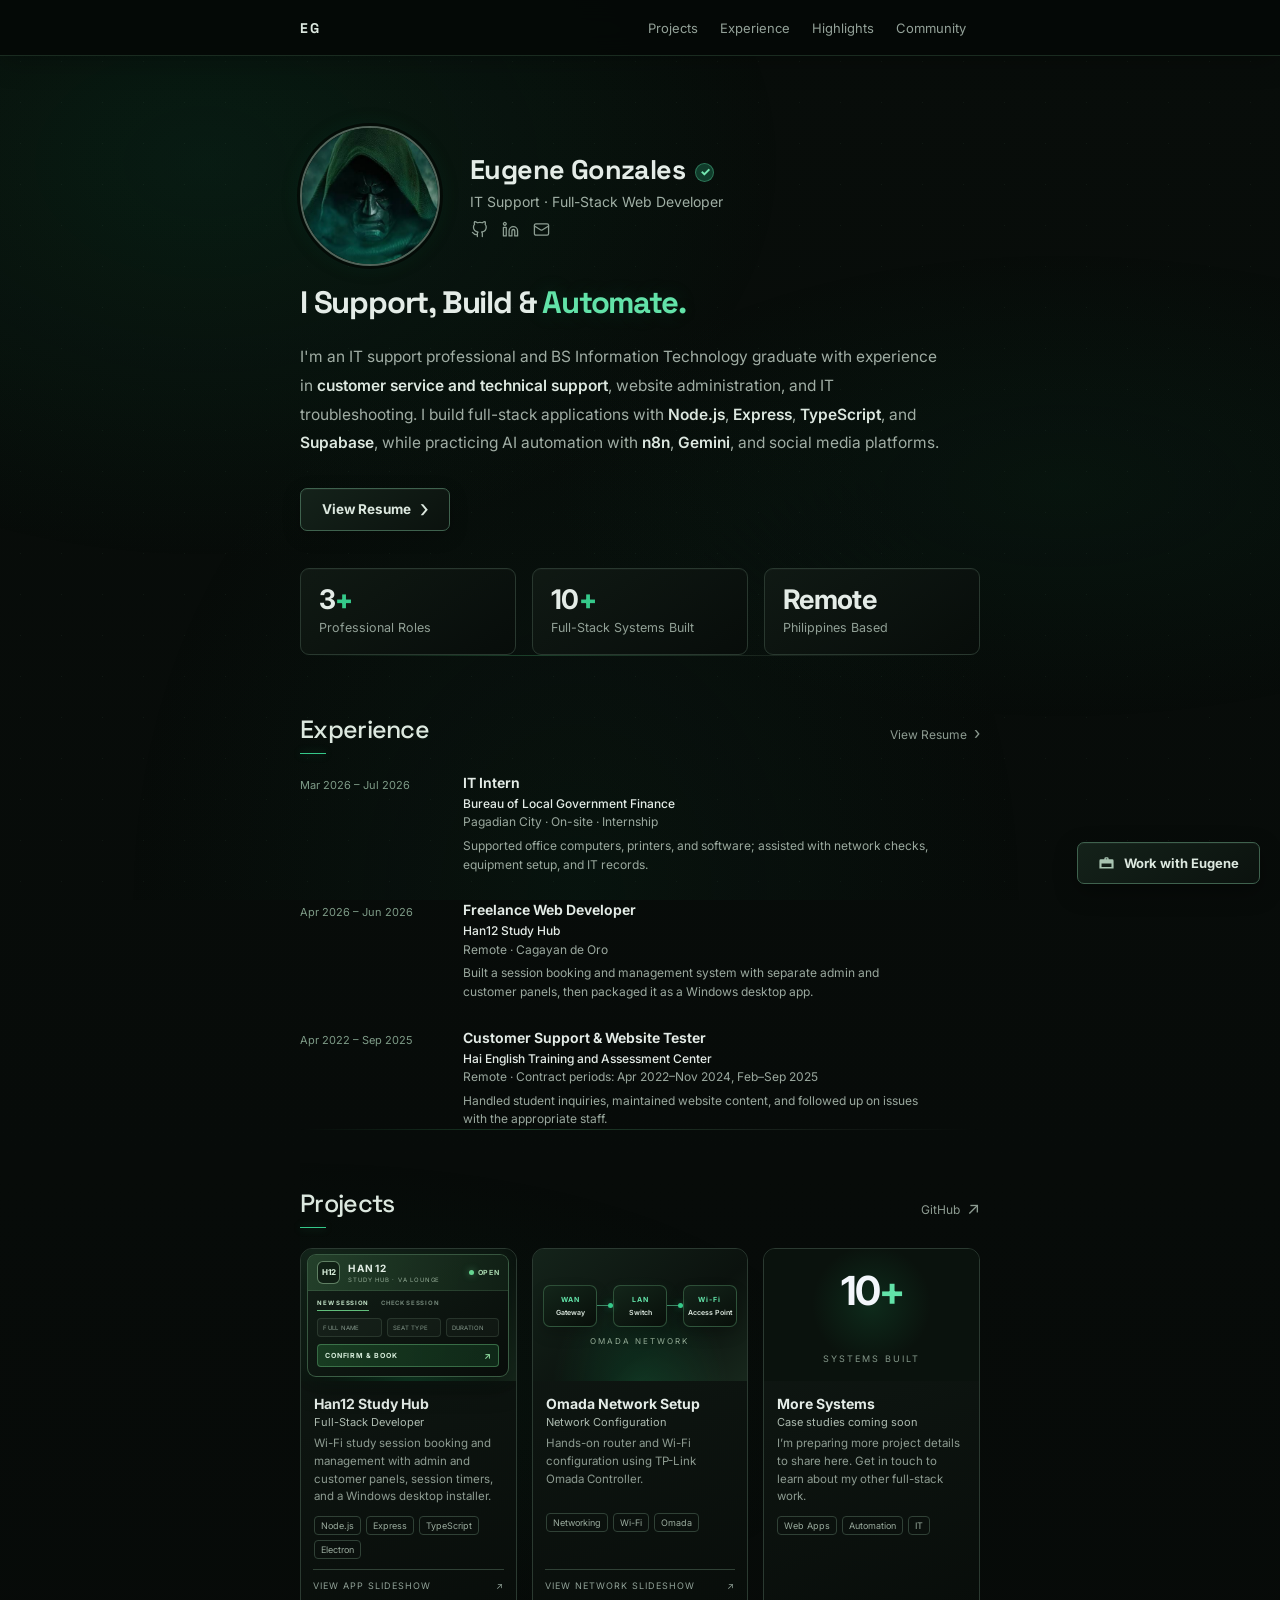
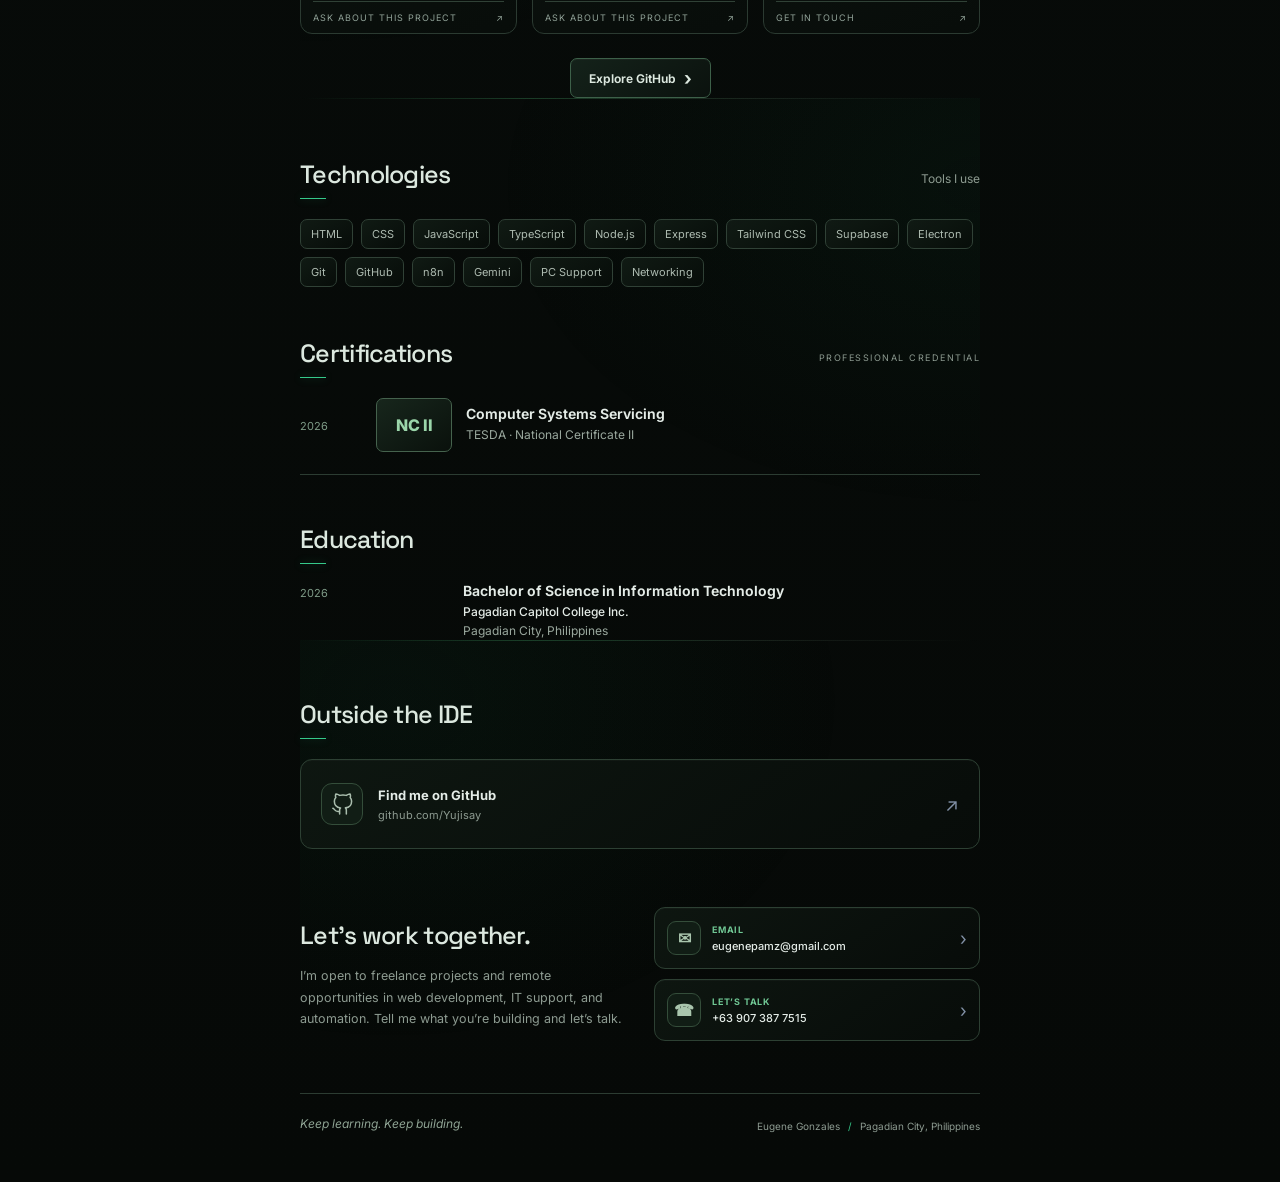
==== index.html @ 229ef6d9 "Build personal portfolio website Add the responsive emerald-themed portfolio, project slideshows, an" ====
<!DOCTYPE html>
<html lang="en">
  <head>
    <meta charset="UTF-8" />
    <meta name="viewport" content="width=device-width, initial-scale=1.0" />
    <title>Eugene Gonzales | Portfolio</title>
    <link rel="preconnect" href="https://fonts.googleapis.com" />
    <link rel="preconnect" href="https://fonts.gstatic.com" crossorigin />
    <link href="https://fonts.googleapis.com/css2?family=Inter:wght@400;500;600;700;800&family=Space+Grotesk:wght@400;500;600;700&display=swap" rel="stylesheet" />
    <link rel="stylesheet" href="styles.css?v=6" />
  </head>
  <body>
    <header class="topbar">
      <nav class="nav-shell" aria-label="Main navigation">
        <a class="brand" href="#" aria-label="Home">EG</a>
        <div class="nav-links">
          <a href="#projects">Projects</a>
          <a href="#experience">Experience</a>
          <a href="#highlights">Highlights</a>
          <a href="#community">Community</a>
        </div>
      </nav>
    </header>

    <main class="hero">
      <section class="profile">
        <button class="avatar" type="button" aria-label="Reveal your identity" aria-pressed="false">
          <img class="avatar-doomsday" src="assets/doomsday-default.jpg" alt="" />
          <img class="avatar-identity" src="assets/identity-reveal.png" alt="" />
        </button>
        <div class="identity">
          <h1>Eugene Gonzales <span class="verified" title="Verified">✓</span></h1>
          <p class="role">IT Support · Full-Stack Web Developer</p>
          <div class="socials">
            <a href="https://github.com/Yujisay" target="_blank" rel="noopener noreferrer" aria-label="GitHub">
              <svg viewBox="0 0 24 24" aria-hidden="true"><path d="M9 19c-5 1.5-5-2.5-7-3m14 6v-3.87a3.37 3.37 0 0 0-.94-2.61c3.14-.35 6.44-1.54 6.44-7A5.44 5.44 0 0 0 20 4.77 5.07 5.07 0 0 0 19.91 1S18.73.65 16 2.48a13.38 13.38 0 0 0-7 0C6.27.65 5.09 1 5.09 1A5.07 5.07 0 0 0 5 4.77a5.44 5.44 0 0 0-1.5 3.78c0 5.42 3.3 6.61 6.44 7A3.37 3.37 0 0 0 9 18.13V22"/></svg>
            </a>
            <a href="https://www.linkedin.com/in/gonzaleseugene/" target="_blank" rel="noopener noreferrer" aria-label="LinkedIn">
              <svg viewBox="0 0 24 24" aria-hidden="true"><path d="M16 8a6 6 0 0 1 6 6v7h-4v-7a2 2 0 0 0-4 0v7h-4v-7a6 6 0 0 1 6-6Z"/><rect x="2" y="9" width="4" height="12"/><circle cx="4" cy="4" r="2"/></svg>
            </a>
            <a href="mailto:eugenepamz@gmail.com" aria-label="Email">
              <svg viewBox="0 0 24 24" aria-hidden="true"><rect x="2" y="4" width="20" height="16" rx="2"/><path d="m22 7-8.97 5.7a1.94 1.94 0 0 1-2.06 0L2 7"/></svg>
            </a>
          </div>
        </div>
      </section>

      <section class="intro">
        <h2>I Support, Build &amp; <span>Automate.</span></h2>
        <p>
          I'm an IT support professional and BS Information Technology graduate with experience in
          <strong>customer service and technical support</strong>, website administration, and IT troubleshooting. I build full-stack
          applications with <strong>Node.js</strong>, <strong>Express</strong>, <strong>TypeScript</strong>,
          and <strong>Supabase</strong>, while practicing AI automation with <strong>n8n</strong>,
          <strong>Gemini</strong>, and social media platforms.
        </p>
        <a class="resume-button" href="assets/Eugene-Gonzales-Resume.pdf" target="_blank" rel="noopener noreferrer">View Resume <span>›</span></a>
      </section>

      <section class="stats">
        <article><strong><span>3</span><em>+</em></strong><p>Professional Roles</p></article>
        <article><strong><span>10</span><em>+</em></strong><p>Full-Stack Systems Built</p></article>
        <article><strong>Remote</strong><p>Philippines Based</p></article>
      </section>
    </main>

    <div class="page-content">
      <section class="content-section" id="experience">
        <div class="section-heading">
          <h2>Experience</h2>
          <a href="assets/Eugene-Gonzales-Resume.pdf" target="_blank" rel="noopener noreferrer">View Resume <span>›</span></a>
        </div>
        <div class="timeline">
          <article class="timeline-entry">
            <time>Mar 2026 – Jul 2026</time>
            <div>
              <h3>IT Intern</h3>
              <p class="entry-company">Bureau of Local Government Finance</p>
              <p class="entry-meta">Pagadian City · On-site · Internship</p>
              <p class="entry-description">Supported office computers, printers, and software; assisted with network checks, equipment setup, and IT records.</p>
            </div>
          </article>
          <article class="timeline-entry">
            <time>Apr 2026 – Jun 2026</time>
            <div>
              <h3>Freelance Web Developer</h3>
              <p class="entry-company">Han12 Study Hub</p>
              <p class="entry-meta">Remote · Cagayan de Oro</p>
              <p class="entry-description">Built a session booking and management system with separate admin and customer panels, then packaged it as a Windows desktop app.</p>
            </div>
          </article>
          <article class="timeline-entry">
            <time>Apr 2022 – Sep 2025</time>
            <div>
              <h3>Customer Support &amp; Website Tester</h3>
              <p class="entry-company">Hai English Training and Assessment Center</p>
              <p class="entry-meta">Remote · Contract periods: Apr 2022–Nov 2024, Feb–Sep 2025</p>
              <p class="entry-description">Handled student inquiries, maintained website content, and followed up on issues with the appropriate staff.</p>
            </div>
          </article>
        </div>
      </section>

      <section class="content-section" id="projects">
        <div class="section-heading">
          <h2>Projects</h2>
          <a href="https://github.com/Yujisay" target="_blank" rel="noopener noreferrer">GitHub <span>↗</span></a>
        </div>
        <div class="project-grid">
          <article class="project-card">
            <div class="project-art han12-art" aria-hidden="true">
              <div class="han12-banner">
                <div class="han12-banner-header">
                  <span class="han12-banner-mark">H12</span>
                  <span class="han12-banner-brand"><b>HAN12</b><small>STUDY HUB · VA LOUNGE</small></span>
                  <span class="han12-banner-open"><i></i> OPEN</span>
                </div>
                <div class="han12-banner-content">
                  <div class="han12-banner-tabs"><span>NEW SESSION</span><span>CHECK SESSION</span></div>
                  <div class="han12-banner-fields"><span>FULL NAME</span><span>SEAT TYPE</span><span>DURATION</span></div>
                  <div class="han12-banner-action">CONFIRM &amp; BOOK <b>↗</b></div>
                </div>
              </div>
            </div>
            <div class="project-copy">
              <h3>Han12 Study Hub</h3>
              <p class="project-role">Full-Stack Developer</p>
              <p>Wi-Fi study session booking and management with admin and customer panels, session timers, and a Windows desktop installer.</p>
              <div class="project-tags"><span>Node.js</span><span>Express</span><span>TypeScript</span><span>Electron</span></div>
            </div>
            <a class="project-link" href="han12.html">VIEW APP SLIDESHOW <span>↗</span></a>
            <a class="project-link" href="mailto:eugenepamz@gmail.com?subject=Han12%20Study%20Hub">ASK ABOUT THIS PROJECT <span>↗</span></a>
          </article>
          <article class="project-card">
            <div class="project-art omada-art" aria-hidden="true">
              <div class="omada-topology">
                <span class="omada-device"><i>WAN</i><b>Gateway</b></span>
                <span class="omada-connection"></span>
                <span class="omada-device"><i>LAN</i><b>Switch</b></span>
                <span class="omada-connection"></span>
                <span class="omada-device"><i>Wi-Fi</i><b>Access Point</b></span>
              </div>
              <small>OMADA NETWORK</small>
            </div>
            <div class="project-copy">
              <h3>Omada Network Setup</h3>
              <p class="project-role">Network Configuration</p>
              <p>Hands-on router and Wi-Fi configuration using TP-Link Omada Controller.</p>
              <div class="project-tags"><span>Networking</span><span>Wi-Fi</span><span>Omada</span></div>
            </div>
            <a class="project-link" href="omada.html">VIEW NETWORK SLIDESHOW <span>↗</span></a>
            <a class="project-link" href="mailto:eugenepamz@gmail.com?subject=Omada%20Network%20Setup">ASK ABOUT THIS PROJECT <span>↗</span></a>
          </article>
          <article class="project-card upcoming-card">
            <div class="project-art upcoming-art" aria-hidden="true"><span>10<span>+</span></span><small>SYSTEMS BUILT</small></div>
            <div class="project-copy">
              <h3>More Systems</h3>
              <p class="project-role">Case studies coming soon</p>
              <p>I’m preparing more project details to share here. Get in touch to learn about my other full-stack work.</p>
              <div class="project-tags"><span>Web Apps</span><span>Automation</span><span>IT</span></div>
            </div>
            <a class="project-link" href="mailto:eugenepamz@gmail.com">GET IN TOUCH <span>↗</span></a>
          </article>
        </div>
        <a class="section-button" href="https://github.com/Yujisay" target="_blank" rel="noopener noreferrer">Explore GitHub <span>›</span></a>
      </section>

      <section class="content-section highlights-section" id="highlights">
        <div class="section-heading">
          <h2>Technologies</h2>
          <span class="section-note">Tools I use</span>
        </div>
        <div class="technology-list">
          <span>HTML</span><span>CSS</span><span>JavaScript</span><span>TypeScript</span>
          <span>Node.js</span><span>Express</span><span>Tailwind CSS</span><span>Supabase</span>
          <span>Electron</span><span>Git</span><span>GitHub</span><span>n8n</span><span>Gemini</span>
          <span>PC Support</span><span>Networking</span>
        </div>

        <div class="subsection-heading">
          <h2>Certifications</h2>
          <span class="section-note">Professional credential</span>
        </div>
        <article class="credential-card">
          <time>2026</time>
          <div class="credential-mark" aria-hidden="true">NC II</div>
          <div><h3>Computer Systems Servicing</h3><p>TESDA · National Certificate II</p></div>
        </article>

        <div class="subsection-heading education-heading">
          <h2>Education</h2>
        </div>
        <article class="timeline-entry education-entry">
          <time>2026</time>
          <div>
            <h3>Bachelor of Science in Information Technology</h3>
            <p class="entry-company">Pagadian Capitol College Inc.</p>
            <p class="entry-meta">Pagadian City, Philippines</p>
          </div>
        </article>
      </section>

      <section class="content-section community-section" id="community">
        <div class="section-heading">
          <h2>Outside the IDE</h2>
        </div>
        <a class="github-panel" href="https://github.com/Yujisay" target="_blank" rel="noopener noreferrer">
          <span class="github-mark" aria-hidden="true">
            <svg viewBox="0 0 24 24"><path d="M9 19c-5 1.5-5-2.5-7-3m14 6v-3.87a3.37 3.37 0 0 0-.94-2.61c3.14-.35 6.44-1.54 6.44-7A5.44 5.44 0 0 0 20 4.77 5.07 5.07 0 0 0 19.91 1S18.73.65 16 2.48a13.38 13.38 0 0 0-7 0C6.27.65 5.09 1 5.09 1A5.07 5.07 0 0 0 5 4.77a5.44 5.44 0 0 0-1.5 3.78c0 5.42 3.3 6.61 6.44 7A3.37 3.37 0 0 0 9 18.13V22"/></svg>
          </span>
          <span><strong>Find me on GitHub</strong><small>github.com/Yujisay</small></span>
          <span class="panel-arrow">↗</span>
        </a>

        <div class="contact-section">
          <div>
            <h2>Let’s work together.</h2>
            <p>I’m open to freelance projects and remote opportunities in web development, IT support, and automation. Tell me what you’re building and let’s talk.</p>
          </div>
          <div class="contact-links">
            <a href="mailto:eugenepamz@gmail.com">
              <span class="contact-icon" aria-hidden="true">✉</span>
              <span><small>Email</small><strong>eugenepamz@gmail.com</strong></span>
              <span class="panel-arrow">›</span>
            </a>
            <a href="tel:+639073877515">
              <span class="contact-icon" aria-hidden="true">☎</span>
              <span><small>Let’s talk</small><strong>+63 907 387 7515</strong></span>
              <span class="panel-arrow">›</span>
            </a>
          </div>
        </div>

        <footer class="site-footer">
          <p>Keep learning. Keep building.</p>
          <span>Eugene Gonzales <i>/</i> Pagadian City, Philippines</span>
        </footer>
      </section>
    </div>

    <a class="work-button" href="mailto:eugenepamz@gmail.com">
      <svg viewBox="0 0 24 24" aria-hidden="true"><path d="M9 6V5a2 2 0 0 1 2-2h2a2 2 0 0 1 2 2v1h5a2 2 0 0 1 2 2v11H2V8a2 2 0 0 1 2-2h5Zm2 0h2V5h-2v1Zm8 6H5v5h14v-5Zm-9-2h2v2h-2V10Z"/></svg>
      <span>Work with Eugene</span>
    </a>

    <script src="script.js?v=5"></script>
  </body>
</html>
---- styles.css ----
:root {
  --bg: #070b09;
  --surface: #0c1310;
  --surface-raised: #111a15;
  --text: #e4ece7;
  --muted: #8d9b91;
  --line: #293a30;
  --metal: #46564b;
  --accent: #35c98a;
  --accent-bright: #62e2a8;
  --nav: rgba(5, 9, 7, .94);
}

@media (prefers-reduced-motion: reduce) {
  *, *::before, *::after {
    scroll-behavior: auto !important;
    transition-duration: .01ms !important;
    animation-duration: .01ms !important;
    animation-iteration-count: 1 !important;
  }

}

* { box-sizing: border-box; }

html, body { margin: 0; min-height: 100%; }
html { scroll-behavior: smooth; }

::selection { background: rgba(31, 129, 78, .65); color: #f0fff4; }
a:focus-visible { outline: 2px solid var(--accent-bright); outline-offset: 3px; }

body {
  font-family: "Inter", "Segoe UI", sans-serif;
  color: var(--text);
  position: relative;
  isolation: isolate;
  overflow-x: hidden;
  background: linear-gradient(180deg, #080d0a, var(--bg) 42%, #060907);
  -webkit-font-smoothing: antialiased;
}

body::before,
body::after {
  content: "";
  position: fixed;
  inset: 0;
  pointer-events: none;
}

body::before {
  z-index: -1;
  background:
    radial-gradient(ellipse at 16% 18%, rgba(12, 97, 60, .18), transparent 38%),
    radial-gradient(ellipse at 83% 54%, rgba(8, 77, 49, .13), transparent 34%),
    radial-gradient(ellipse at 45% 100%, rgba(13, 61, 42, .16), transparent 45%);
  animation: fog-drift 48s ease-in-out infinite alternate;
}

body::after {
  z-index: 0;
  opacity: .14;
  background-image: radial-gradient(rgba(141, 202, 164, .45) .65px, transparent .9px);
  background-size: 41px 41px;
  animation: particle-drift 80s linear infinite;
}

@keyframes fog-drift {
  from { transform: translate3d(-1.5%, -1%, 0) scale(1); }
  to { transform: translate3d(1.5%, 1%, 0) scale(1.04); }
}

@keyframes particle-drift {
  from { transform: translate3d(0, 0, 0); }
  to { transform: translate3d(18px, -24px, 0); }
}

.topbar {
  position: sticky;
  top: 0;
  z-index: 20;
  height: 56px;
  border-bottom: 1px solid rgba(67, 111, 84, .34);
  background: var(--nav);
  box-shadow: 0 8px 26px rgba(0, 0, 0, .22);
  backdrop-filter: blur(12px);
}

.nav-shell {
  width: 680px;
  height: 56px;
  margin: 0 auto;
  display: grid;
  grid-template-columns: 80px 1fr;
  align-items: center;
}

.brand {
  color: #dce8df;
  text-decoration: none;
  font-family: "Space Grotesk", "Inter", sans-serif;
  font-size: 14px;
  font-weight: 800;
  letter-spacing: .12em;
}

.nav-links {
  display: flex;
  justify-self: end;
  gap: 22px;
  margin-right: 14px;
}

.nav-links a {
  color: #93a198;
  text-decoration: none;
  font-size: 13px;
  transition: color .25s ease, text-shadow .25s ease;
}

.nav-links a:hover { color: var(--accent-bright); text-shadow: 0 0 14px rgba(53, 201, 138, .35); }

.hero {
  position: relative;
  z-index: 1;
  width: 680px;
  margin: 0 auto;
  padding-top: 70px;
}

.profile {
  display: flex;
  align-items: center;
  gap: 30px;
}

.avatar {
  appearance: none;
  width: 140px;
  height: 140px;
  flex: 0 0 140px;
  padding: 0;
  border-radius: 50%;
  border: 2px solid #52645a;
  box-shadow: 0 0 0 3px rgba(5, 10, 7, .9), 0 0 20px rgba(11, 80, 50, .2);
  position: relative;
  overflow: hidden;
  background: #07100b;
  cursor: pointer;
  isolation: isolate;
  transition: border-color .55s ease, box-shadow .65s ease;
}

.avatar img {
  position: absolute;
  inset: 0;
  display: block;
  width: 100%;
  height: 100%;
  object-fit: cover;
  object-position: center 30%;
  transition: opacity .72s cubic-bezier(.22, .61, .36, 1);
  will-change: opacity;
}

.avatar-doomsday {
  z-index: 1;
  opacity: 1;
}

.avatar-identity {
  z-index: 2;
  opacity: 0;
}

.avatar::after {
  content: "";
  position: absolute;
  inset: 0;
  z-index: 3;
  border-radius: inherit;
  pointer-events: none;
  opacity: 0;
  box-shadow: inset 0 0 24px rgba(53, 201, 138, .42);
  transition: opacity .55s ease;
}

.avatar.is-revealed {
  border-color: var(--accent);
  box-shadow: 0 0 0 3px rgba(53, 201, 138, .14), 0 0 22px rgba(53, 201, 138, .3);
}

.avatar.is-revealed .avatar-doomsday {
  opacity: 0;
}

.avatar.is-revealed .avatar-identity {
  opacity: 1;
}

.avatar.is-revealed::after {
  opacity: 1;
}

.avatar:focus-visible {
  outline: 3px solid var(--accent-bright);
  outline-offset: 4px;
}

.identity { padding-top: 2px; }

.identity h1 {
  margin: 0 0 8px;
  font-family: "Space Grotesk", "Inter", sans-serif;
  font-size: 27px;
  line-height: 1.1;
  letter-spacing: -.6px;
}

.verified {
  display: inline-grid;
  place-items: center;
  width: 19px;
  height: 19px;
  margin-left: 4px;
  border-radius: 50%;
  border: 1px solid rgba(98, 226, 168, .35);
  background: #103c2b;
  color: #75e6b1;
  font-size: 12px;
  font-weight: 800;
  vertical-align: 3px;
}

.role {
  margin: 0;
  color: #a0afa5;
  font-size: 14px;
}

.socials {
  display: flex;
  gap: 13px;
  align-items: center;
  margin-top: 11px;
}

.socials a {
  display: grid;
  width: 18px;
  height: 18px;
  place-items: center;
  color: #8e9f94;
  transition: color .2s ease, filter .2s ease;
}

.socials a:hover { color: var(--accent-bright); filter: drop-shadow(0 0 5px rgba(53, 201, 138, .45)); }

.socials svg {
  width: 17px;
  height: 17px;
  fill: none;
  stroke: currentColor;
  stroke-width: 1.8;
  stroke-linecap: round;
  stroke-linejoin: round;
}

.intro { margin-top: 18px; }

.intro h2 {
  margin: 0 0 22px;
  font-family: "Space Grotesk", "Inter", sans-serif;
  font-size: 31px;
  line-height: 1.2;
  letter-spacing: -1.2px;
}

.intro h2 span { color: var(--accent-bright); text-shadow: 0 0 22px rgba(53, 201, 138, .18); }

.intro p {
  max-width: 650px;
  margin: 0 0 30px;
  color: #a0ada4;
  font-size: 15.5px;
  line-height: 1.85;
}

.intro p strong {
  color: #dce7df;
  font-weight: 600;
}

.resume-button {
  display: inline-flex;
  align-items: center;
  justify-content: center;
  width: 150px;
  height: 43px;
  border: 1px solid #3f624e;
  border-radius: 7px;
  background: linear-gradient(145deg, #14221a, #0b120e);
  color: #dce8df;
  text-decoration: none;
  font-size: 13.5px;
  font-weight: 700;
  box-shadow: inset 0 1px rgba(255, 255, 255, .035), 0 5px 18px rgba(0, 0, 0, .24);
  transition: border-color .25s ease, box-shadow .25s ease, color .25s ease;
}

.resume-button:hover { border-color: var(--accent); color: var(--accent-bright); box-shadow: 0 0 18px rgba(53, 201, 138, .18); }

.resume-button span {
  margin-left: 9px;
  font-size: 25px;
  line-height: 0;
  font-weight: 400;
  transform: translateY(-1px);
}

.stats {
  display: grid;
  grid-template-columns: repeat(3, 1fr);
  gap: 16px;
  margin-top: 37px;
}

.stats article {
  height: 87px;
  padding: 17px 18px;
  border: 1px solid #29382f;
  border-radius: 9px;
  background: linear-gradient(145deg, rgba(17, 26, 21, .92), rgba(8, 13, 10, .9));
  box-shadow: inset 0 1px rgba(255, 255, 255, .025);
  transition: background-color .35s ease, border-color .35s ease, box-shadow .35s ease;
}

.stats article:hover { border-color: #42634d; box-shadow: inset 0 1px rgba(255, 255, 255, .04), 0 0 18px rgba(18, 102, 62, .13); }

.stats strong {
  display: block;
  margin-bottom: 7px;
  font-size: 27px;
  line-height: 1;
  letter-spacing: -.7px;
}

.stats strong em {
  color: var(--accent);
  font-style: normal;
  font-weight: 800;
}

.stats p {
  margin: 0;
  color: #91a096;
  font-size: 12.5px;
}

.work-button {
  position: fixed;
  z-index: 40;
  right: 20px;
  bottom: 16px;
  display: flex;
  height: 42px;
  align-items: center;
  gap: 9px;
  padding: 0 20px;
  border: 1px solid #3f624e;
  border-radius: 7px;
  background: linear-gradient(145deg, #14221a, #0b120e);
  color: #dce8df;
  text-decoration: none;
  font-size: 13px;
  font-weight: 700;
  box-shadow: inset 0 1px rgba(255, 255, 255, .035), 0 8px 22px rgba(0, 0, 0, .35);
  transition: color .25s ease, border-color .25s ease, box-shadow .25s ease;
}

.work-button:hover { border-color: var(--accent-bright); color: var(--accent-bright); box-shadow: 0 0 20px rgba(53, 201, 138, .2); }

.work-button svg {
  width: 17px;
  height: 17px;
  fill: #a8c4b1;
}

.page-content {
  position: relative;
  z-index: 1;
  width: 680px;
  margin: 0 auto;
  padding-bottom: 36px;
}

.content-section {
  position: relative;
  padding-top: 58px;
  scroll-margin-top: 76px;
}

.content-section::before {
  content: "";
  position: absolute;
  top: 0;
  left: 0;
  width: 100%;
  height: 1px;
  background: linear-gradient(90deg, transparent, rgba(53, 130, 82, .42), rgba(99, 127, 105, .2), transparent);
}

.section-heading {
  display: flex;
  align-items: center;
  justify-content: space-between;
  margin-bottom: 20px;
}

.section-heading h2,
.subsection-heading h2,
.contact-section h2 {
  margin: 0;
  color: #dce8df;
  font-family: "Space Grotesk", "Inter", sans-serif;
  font-size: 25px;
  font-weight: 500;
  letter-spacing: -.7px;
}

.section-heading h2::after,
.subsection-heading h2::after {
  content: "";
  display: block;
  width: 26px;
  height: 1px;
  margin-top: 8px;
  background: var(--accent);
  box-shadow: 0 0 9px rgba(53, 201, 138, .42);
}

#projects {
  background: radial-gradient(ellipse at 0 48%, rgba(12, 72, 43, .12), transparent 58%);
}

#highlights {
  background: radial-gradient(ellipse at 100% 16%, rgba(12, 72, 43, .11), transparent 50%);
}

#community {
  background: radial-gradient(ellipse at 14% 12%, rgba(12, 72, 43, .12), transparent 54%);
}

.section-heading > a,
.section-note {
  color: var(--muted);
  font-size: 12px;
  text-decoration: none;
}

.section-heading > a:hover { color: var(--accent); }
.section-heading > a span { margin-left: 4px; font-size: 17px; }

.timeline {
  display: grid;
  gap: 27px;
}

.timeline-entry {
  display: grid;
  grid-template-columns: 145px 1fr;
  gap: 18px;
}

.timeline-entry time,
.credential-card time {
  padding-top: 3px;
  color: #7e9b87;
  font-size: 11px;
  line-height: 1.6;
}

.timeline-entry h3,
.credential-card h3 {
  margin: 0 0 4px;
  font-size: 14px;
  font-weight: 650;
}

.entry-company,
.entry-meta,
.entry-description,
.credential-card p {
  margin: 0;
  color: #9aa89e;
  font-size: 12px;
  line-height: 1.55;
}

.entry-company { color: var(--text); font-weight: 500; }
.entry-description { max-width: 470px; margin-top: 5px; }

.project-grid {
  display: grid;
  grid-template-columns: repeat(3, minmax(0, 1fr));
  gap: 15px;
}

.project-card {
  display: flex;
  min-width: 0;
  flex-direction: column;
  overflow: hidden;
  border: 1px solid #2b3a31;
  border-radius: 12px;
  background: linear-gradient(160deg, rgba(17, 26, 21, .96), rgba(8, 13, 10, .97));
  box-shadow: inset 0 1px rgba(255, 255, 255, .025);
  transition: background-color .35s ease, border-color .35s ease, box-shadow .35s ease, transform .25s ease;
}

.project-card:hover {
  transform: translateY(-3px);
  border-color: #3d7151;
  box-shadow: 0 8px 24px rgba(0, 0, 0, .22), 0 0 18px rgba(16, 105, 61, .12);
}

.project-image,
.project-art {
  display: grid;
  width: 100%;
  height: 132px;
  flex: 0 0 132px;
  place-items: center;
  object-fit: cover;
  background: #0a120d;
}

.han12-art {
  position: relative;
  isolation: isolate;
  background:
    radial-gradient(ellipse at 50% 110%, rgba(21, 112, 67, .48), transparent 58%),
    linear-gradient(140deg, #14231a, #0b120e 62%, #17271c);
}

.han12-banner {
  width: 94%;
  max-width: 290px;
  overflow: hidden;
  border: 1px solid rgba(105, 163, 119, .48);
  border-radius: 9px;
  background: linear-gradient(145deg, #121f17, #080d0a);
  box-shadow: 0 10px 24px rgba(0, 0, 0, .35), 0 0 20px rgba(32, 132, 76, .12);
}

.han12-banner-header {
  display: flex;
  min-height: 34px;
  align-items: center;
  gap: 8px;
  padding: 6px 9px;
  border-bottom: 1px solid rgba(117, 163, 125, .2);
  background: linear-gradient(100deg, rgba(42, 77, 50, .72), rgba(17, 34, 22, .76));
}

.han12-banner-mark {
  display: grid;
  width: 23px;
  height: 23px;
  flex: 0 0 23px;
  place-items: center;
  border: 1px solid rgba(161, 206, 164, .55);
  border-radius: 6px;
  background: rgba(8, 18, 11, .65);
  color: #d7edda;
  font-size: 8px;
  font-weight: 750;
  letter-spacing: -.3px;
}

.han12-banner-brand { display: grid; gap: 2px; }
.han12-banner-brand b { color: #e2eee5; font-size: 10px; letter-spacing: 1.4px; }
.han12-banner-brand small { color: #92aa95; font-size: 6px; letter-spacing: .8px; white-space: nowrap; }
.han12-banner-open { display: flex; align-items: center; gap: 4px; margin-left: auto; color: #a7d6ae; font-size: 7px; font-weight: 700; letter-spacing: .6px; }
.han12-banner-open i { width: 5px; height: 5px; border-radius: 50%; background: #66d691; box-shadow: 0 0 7px rgba(102, 214, 145, .6); }
.han12-banner-content { display: grid; gap: 7px; padding: 8px 9px 9px; }
.han12-banner-tabs { display: flex; gap: 12px; color: #718477; font-size: 6px; font-weight: 700; letter-spacing: .7px; }
.han12-banner-tabs span:first-child { padding-bottom: 4px; border-bottom: 1px solid #61be7b; color: #c1e1c6; }
.han12-banner-fields { display: grid; grid-template-columns: 1.2fr 1fr 1fr; gap: 5px; }
.han12-banner-fields span { min-width: 0; padding: 5px; overflow: hidden; border: 1px solid rgba(118, 148, 122, .22); border-radius: 4px; background: rgba(164, 191, 160, .045); color: #829589; font-size: 6px; letter-spacing: .25px; white-space: nowrap; }
.han12-banner-action { display: flex; justify-content: space-between; align-items: center; padding: 5px 7px; border: 1px solid rgba(88, 161, 107, .55); border-radius: 4px; background: linear-gradient(90deg, rgba(34, 91, 48, .54), rgba(18, 50, 29, .72)); color: #d4ead8; font-size: 7px; font-weight: 700; letter-spacing: .7px; }
.han12-banner-action b { color: #8ad39a; font-size: 9px; }

.omada-art {
  align-content: center;
  gap: 9px;
  background:
    radial-gradient(ellipse at 50% 110%, rgba(21, 112, 67, .36), transparent 58%),
    linear-gradient(140deg, #14231a, #0b120e 62%, #17271c);
}

.omada-topology { display: flex; width: 90%; align-items: center; justify-content: center; }

.omada-device {
  display: grid;
  width: 54px;
  height: 42px;
  flex: 0 0 54px;
  align-content: center;
  justify-items: center;
  gap: 4px;
  border: 1px solid rgba(91, 158, 111, .42);
  border-radius: 7px;
  background: linear-gradient(150deg, rgba(20, 38, 27, .96), rgba(8, 14, 10, .96));
  box-shadow: 0 7px 15px rgba(0, 0, 0, .2);
}

.omada-device i { color: var(--accent-bright); font-size: 7px; font-style: normal; font-weight: 700; letter-spacing: 1px; }
.omada-device b { color: #dce8df; font-size: 7px; font-weight: 600; white-space: nowrap; }
.omada-connection { position: relative; height: 1px; min-width: 7px; flex: 1; background: rgba(98, 226, 168, .56); }
.omada-connection::after { position: absolute; top: -2px; right: 0; width: 5px; height: 5px; border-radius: 50%; background: var(--accent); content: ""; box-shadow: 0 0 7px rgba(53, 201, 138, .48); }
.omada-art > small { color: #92aa95; font-size: 8px; letter-spacing: 2px; }

.upcoming-art {
  gap: 4px;
  background:
    radial-gradient(circle at 50% 42%, rgba(29, 142, 84, .2), transparent 45%),
    #0a120d;
}

.upcoming-art > span { color: #f3f6fb; font-size: 40px; font-weight: 700; letter-spacing: -2px; }
.upcoming-art > span span { color: var(--accent-bright); }
.upcoming-art small { color: #84988a; font-size: 9px; letter-spacing: 2px; }

.project-copy {
  display: flex;
  flex: 1;
  flex-direction: column;
  padding: 14px 13px 10px;
}

.project-copy h3 { margin: 0 0 3px; font-size: 14px; }
.project-role { margin: 0 0 6px; color: #adbbb0; font-size: 11px; }
.project-copy > p:not(.project-role) { min-height: 68px; margin: 0; color: var(--muted); font-size: 11.5px; line-height: 1.55; }

.project-tags {
  display: flex;
  flex-wrap: wrap;
  gap: 5px;
  margin-top: 10px;
}

.project-tags span {
  padding: 3px 6px;
  border: 1px solid #304136;
  border-radius: 4px;
  color: #9aab9e;
  font-size: 9px;
}

.project-link {
  display: flex;
  justify-content: space-between;
  margin: 0 12px;
  padding: 10px 0;
  border-top: 1px solid #304136;
  color: #91a298;
  font-size: 9px;
  letter-spacing: 1px;
  text-decoration: none;
}

.project-link:hover { color: var(--accent); }

.section-button {
  display: flex;
  width: max-content;
  height: 40px;
  align-items: center;
  justify-content: center;
  gap: 8px;
  margin: 24px auto 0;
  padding: 0 18px;
  border: 1px solid #3d6049;
  border-radius: 7px;
  background: linear-gradient(145deg, #14221a, #0b120e);
  color: #dce8df;
  font-size: 12px;
  font-weight: 650;
  text-decoration: none;
  box-shadow: inset 0 1px rgba(255, 255, 255, .035);
  transition: color .25s ease, border-color .25s ease, box-shadow .25s ease;
}

.section-button:hover { color: var(--accent-bright); border-color: var(--accent); box-shadow: 0 0 18px rgba(53, 201, 138, .17); }

.section-button span { font-size: 19px; }

.project-detail-main {
  position: relative;
  z-index: 1;
  width: min(900px, calc(100% - 40px));
  margin: 0 auto;
  padding: 44px 0 72px;
}

.project-back-link {
  display: inline-flex;
  align-items: center;
  gap: 7px;
  color: #9eafa2;
  font-size: 13px;
  text-decoration: none;
}

.project-back-link:hover { color: var(--accent-bright); }

.project-detail-intro { max-width: 720px; margin: 30px auto 28px; }
.project-eyebrow { margin: 0 0 8px; color: var(--accent-bright); font-size: 10px; font-weight: 700; letter-spacing: 1.8px; text-transform: uppercase; }
.project-detail-intro h1 { margin: 0; color: #e4ece7; font-family: "Space Grotesk", "Inter", sans-serif; font-size: clamp(30px, 5vw, 46px); letter-spacing: -1.5px; }
.project-detail-intro > p:not(.project-eyebrow) { max-width: 620px; margin: 12px 0 17px; color: #a0ada4; font-size: 14px; line-height: 1.7; }

.project-slideshow {
  max-width: 900px;
  margin: 0 auto;
  outline: none;
}

.project-slideshow:focus-visible { outline: 2px solid var(--accent-bright); outline-offset: 6px; border-radius: 12px; }

.project-slide-stage {
  display: grid;
  grid-template-columns: minmax(0, 1fr);
  grid-template-rows: minmax(0, 1fr);
  overflow: hidden;
  aspect-ratio: 16 / 10;
  border: 1px solid #304136;
  border-radius: 12px;
  background: #050907;
  box-shadow: 0 16px 38px rgba(0, 0, 0, .34), 0 0 26px rgba(13, 88, 52, .12);
  touch-action: pan-y;
}

.project-slide {
  grid-area: 1 / 1;
  min-width: 0;
  min-height: 0;
  margin: 0;
  opacity: 0;
  transform: translateX(14px);
  visibility: hidden;
  transition: opacity .28s ease, transform .28s ease, visibility .28s;
}

.project-slide.is-active {
  opacity: 1;
  transform: translateX(0);
  visibility: visible;
}

.project-slide img { display: block; width: 100%; height: 100%; object-fit: contain; }

.project-slide-controls {
  display: grid;
  grid-template-columns: 1fr auto 1fr;
  align-items: center;
  gap: 12px;
  margin-top: 16px;
}

.project-slide-control {
  min-height: 40px;
  padding: 0 14px;
  border: 1px solid #3d6049;
  border-radius: 7px;
  background: linear-gradient(145deg, #14221a, #0b120e);
  color: #dce8df;
  font: inherit;
  font-size: 12px;
  font-weight: 650;
  transition: color .2s ease, border-color .2s ease, box-shadow .2s ease;
}

.project-slide-control:last-child { justify-self: end; }
.project-slide-control:hover { border-color: var(--accent); color: var(--accent-bright); box-shadow: 0 0 16px rgba(53, 201, 138, .16); }
.project-slide-status { margin: 0; color: #a0ada4; font-size: 12px; text-align: center; white-space: nowrap; }
.project-slide-summary { max-width: 720px; margin: 11px auto 0; color: #9aa89e; font-size: 13px; line-height: 1.6; text-align: center; }

.project-slide-dots { display: flex; justify-content: center; gap: 9px; margin-top: 14px; }

.project-slide-dot {
  width: 10px;
  height: 10px;
  padding: 0;
  border: 1px solid #68806d;
  border-radius: 50%;
  background: #16231a;
  transition: background-color .2s ease, box-shadow .2s ease, transform .2s ease;
}

.project-slide-dot[aria-current="true"] { transform: scale(1.15); border-color: var(--accent-bright); background: var(--accent); box-shadow: 0 0 10px rgba(53, 201, 138, .4); }
.project-detail-note { max-width: 720px; margin: 28px auto 0; color: var(--muted); font-size: 12px; line-height: 1.65; }

.highlights-section { padding-top: 60px; }
.technology-list { display: flex; flex-wrap: wrap; gap: 8px; }

.technology-list span {
  padding: 7px 10px;
  border: 1px solid #304136;
  border-radius: 7px;
  background: linear-gradient(145deg, rgba(18, 28, 22, .9), rgba(8, 13, 10, .88));
  color: #adbbb0;
  font-size: 11px;
  transition: background-color .3s ease, border-color .3s ease, color .3s ease;
}

.technology-list span:hover { border-color: #4a7758; color: var(--accent-bright); }

.subsection-heading {
  display: flex;
  align-items: center;
  justify-content: space-between;
  margin: 50px 0 16px;
}

.subsection-heading h2 { font-size: 25px; font-weight: 500; }
.subsection-heading .section-note { margin-left: auto; margin-right: 0; text-transform: uppercase; letter-spacing: 1.5px; font-size: 9px; }

.credential-card {
  display: grid;
  grid-template-columns: 62px 76px 1fr;
  align-items: center;
  gap: 14px;
  padding: 4px 0 22px;
  border-bottom: 1px solid #2c3c32;
}

.credential-mark {
  display: grid;
  width: 76px;
  height: 54px;
  place-items: center;
  border-radius: 7px;
  border: 1px solid #45624d;
  background: linear-gradient(145deg, #17261c, #0a110c);
  color: #9bd6aa;
  font-size: 16px;
  font-weight: 800;
}

.education-heading { margin-top: 48px; }
.education-entry { margin-top: 18px; }

.github-panel {
  display: flex;
  min-height: 90px;
  align-items: center;
  gap: 15px;
  padding: 17px 20px;
  border: 1px solid #2d4033;
  border-radius: 12px;
  color: var(--text);
  text-decoration: none;
  background: linear-gradient(145deg, rgba(15, 24, 18, .9), rgba(8, 13, 10, .92));
  box-shadow: inset 0 1px rgba(255, 255, 255, .025);
  transition: background-color .3s ease, border-color .3s ease, box-shadow .3s ease;
}

.github-panel:hover { border-color: #4b7958; background: #101c14; box-shadow: 0 0 20px rgba(16, 105, 61, .13); }
.github-mark { display: grid; width: 42px; height: 42px; place-items: center; border: 1px solid #344d3a; border-radius: 11px; background: #111d15; }
.github-mark svg { width: 23px; height: 23px; fill: none; stroke: #a9bdad; stroke-width: 1.6; stroke-linecap: round; stroke-linejoin: round; }
.github-panel > span:nth-child(2) { display: grid; gap: 5px; }
.github-panel strong { font-size: 13px; }
.github-panel small { color: var(--muted); font-size: 11px; }
.panel-arrow { margin-left: auto; color: #8291a7; font-size: 18px; }

.contact-section {
  display: grid;
  grid-template-columns: 1fr 1fr;
  gap: 28px;
  align-items: center;
  padding: 58px 0 52px;
}

.contact-section h2 { margin-bottom: 14px; }
.contact-section > div:first-child > p { margin: 0; color: var(--muted); font-size: 12.5px; line-height: 1.75; }
.contact-links { display: grid; gap: 10px; }

.contact-links a {
  display: flex;
  min-height: 62px;
  align-items: center;
  gap: 11px;
  padding: 10px 12px;
  border: 1px solid #2d4033;
  border-radius: 11px;
  background: linear-gradient(145deg, rgba(15, 24, 18, .9), rgba(8, 13, 10, .92));
  color: var(--text);
  text-decoration: none;
  box-shadow: inset 0 1px rgba(255, 255, 255, .025);
  transition: background-color .3s ease, border-color .3s ease, box-shadow .3s ease;
}

.contact-links a:hover { border-color: #4b7958; box-shadow: 0 0 18px rgba(16, 105, 61, .13); }
.contact-icon { display: grid; width: 34px; height: 34px; place-items: center; border: 1px solid #344d3a; border-radius: 9px; background: #111d15; color: #a9c5ad; font-size: 16px; font-weight: 700; }
.contact-links a > span:nth-child(2) { display: grid; gap: 4px; min-width: 0; }
.contact-links small { color: #70c794; font-size: 9px; font-weight: 700; letter-spacing: .8px; text-transform: uppercase; }
.contact-links strong { overflow: hidden; font-size: 11px; font-weight: 500; text-overflow: ellipsis; }

.site-footer {
  display: flex;
  justify-content: space-between;
  align-items: center;
  padding: 22px 0 10px;
  border-top: 1px solid #2c3c32;
}

.site-footer p { margin: 0 0 5px; color: #8fa494; font-size: 12px; font-style: italic; }
.site-footer span { color: var(--muted); font-size: 10px; }
.site-footer i { padding: 0 5px; color: var(--accent); font-style: normal; }

@media (max-width: 760px) {
  .nav-shell, .hero, .page-content { width: calc(100% - 40px); }
  .nav-shell { grid-template-columns: 70px 1fr; }
  .nav-links { gap: 12px; margin-right: 8px; }
  .nav-links a { font-size: 12px; }
  .nav-links a:nth-child(n+3) { display: none; }
  .hero { padding-top: 42px; }
  .profile { gap: 20px; }
  .avatar { width: 100px; height: 100px; flex-basis: 100px; }
  .identity h1 { font-size: 22px; }
  .role { max-width: 280px; line-height: 1.5; }
  .intro h2 { font-size: 27px; }
  .stats { gap: 8px; }
  .stats article { height: 82px; padding: 16px 12px; }
  .stats strong { font-size: 23px; }
  .project-grid { grid-template-columns: repeat(2, minmax(0, 1fr)); }
  .project-card:last-child { grid-column: 1 / -1; width: calc(50% - 8px); justify-self: center; }
}

@media (max-width: 520px) {
  .nav-links { display: none; }
  .nav-shell { grid-template-columns: 1fr; }
  .hero { padding-top: 30px; }
  .profile { align-items: flex-start; }
  .avatar { width: 82px; height: 82px; flex-basis: 82px; }
  .identity h1 { font-size: 20px; }
  .role { font-size: 12px; }
  .intro { margin-top: 28px; }
  .intro h2 { font-size: 24px; }
  .intro p { font-size: 14px; }
  .stats { grid-template-columns: 1fr; }
  .project-grid { grid-template-columns: 1fr; }
  .project-card:last-child { grid-column: auto; width: 100%; }
  .timeline-entry { grid-template-columns: 1fr; gap: 4px; }
  .timeline-entry time { padding: 0; }
  .credential-card { grid-template-columns: 50px 60px 1fr; gap: 10px; }
  .credential-mark { width: 60px; }
  .contact-section { grid-template-columns: 1fr; gap: 20px; }
  .site-footer { align-items: flex-start; flex-direction: column; gap: 10px; }
  .work-button { right: 12px; bottom: 12px; }
  .project-detail-main { width: calc(100% - 32px); padding-top: 30px; }
  .project-detail-intro { margin-top: 22px; }
  .project-slide-stage { aspect-ratio: 4 / 3; }
  .project-slide-controls { grid-template-columns: 1fr auto 1fr; gap: 6px; }
  .project-slide-control { min-height: 38px; padding: 0 8px; font-size: 11px; }
  .project-slide-status { font-size: 10px; }
  .project-slide-summary { margin-top: 9px; font-size: 12px; }
}
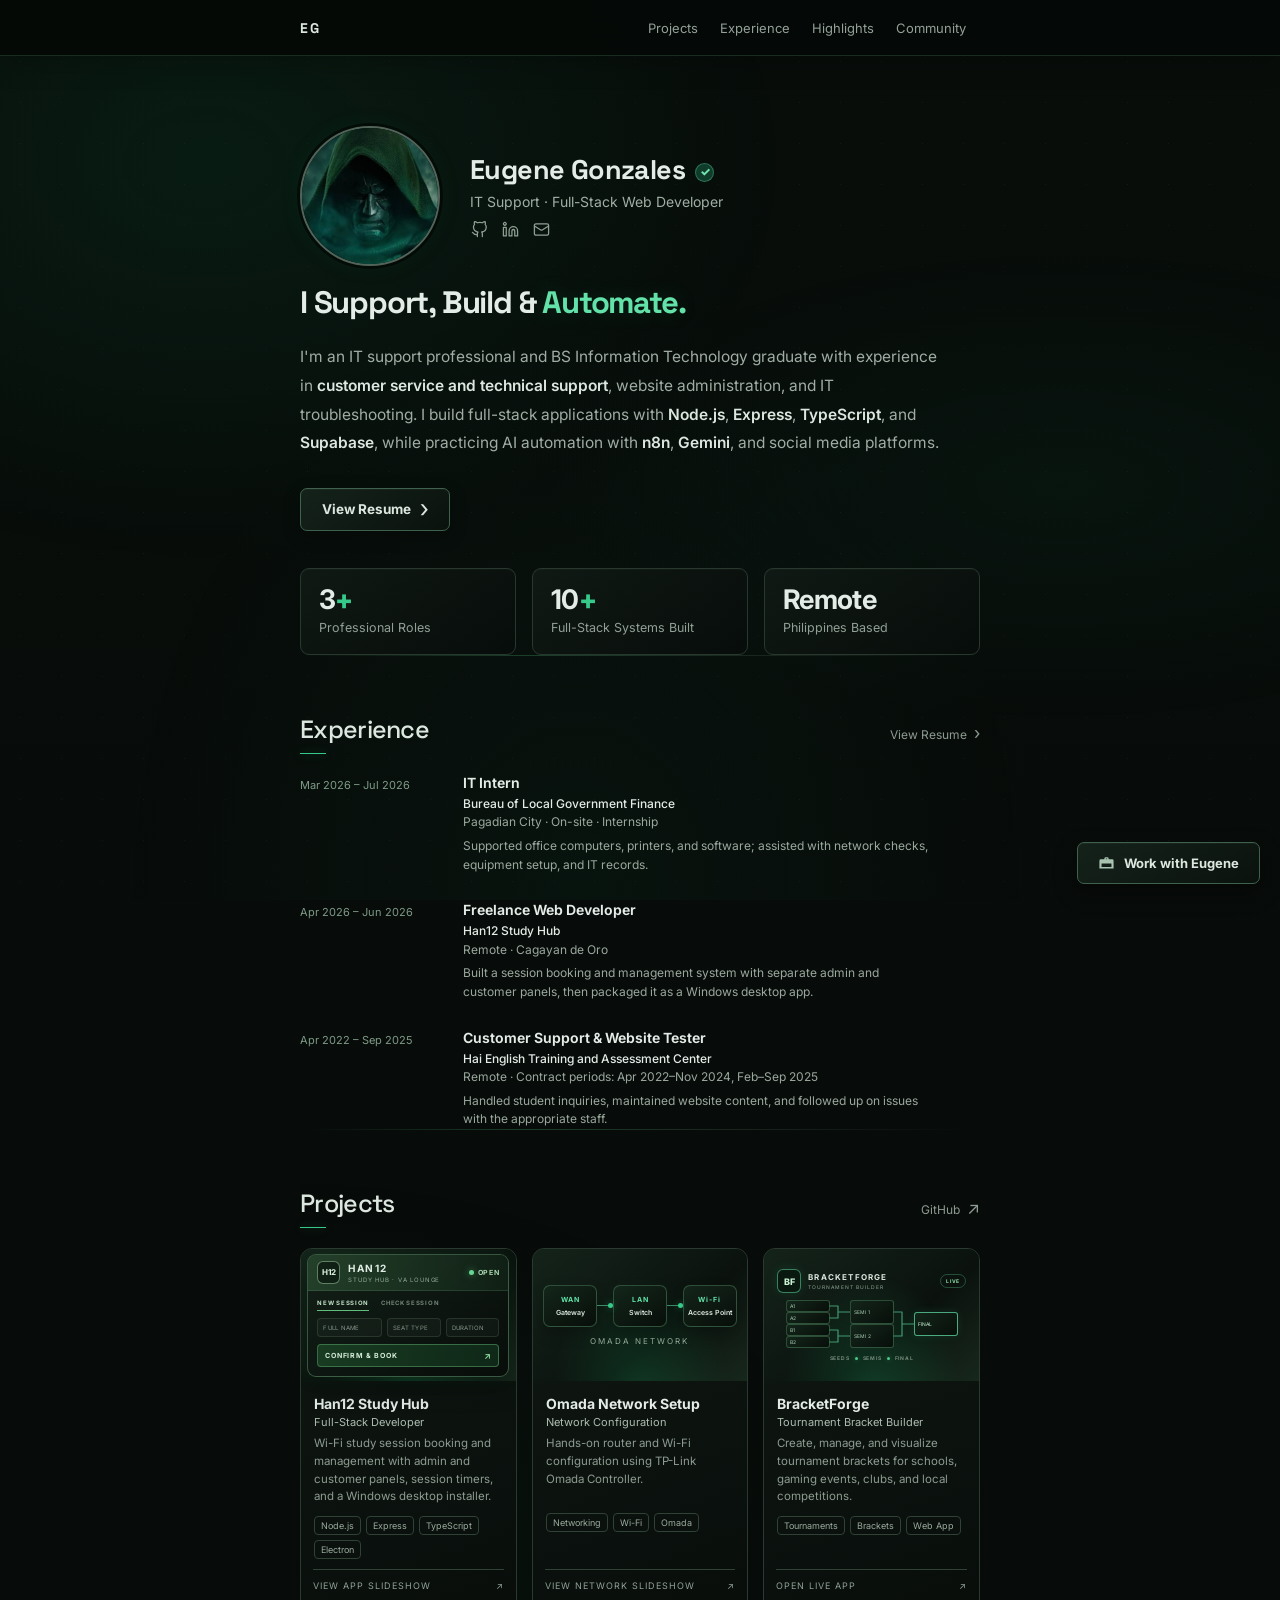
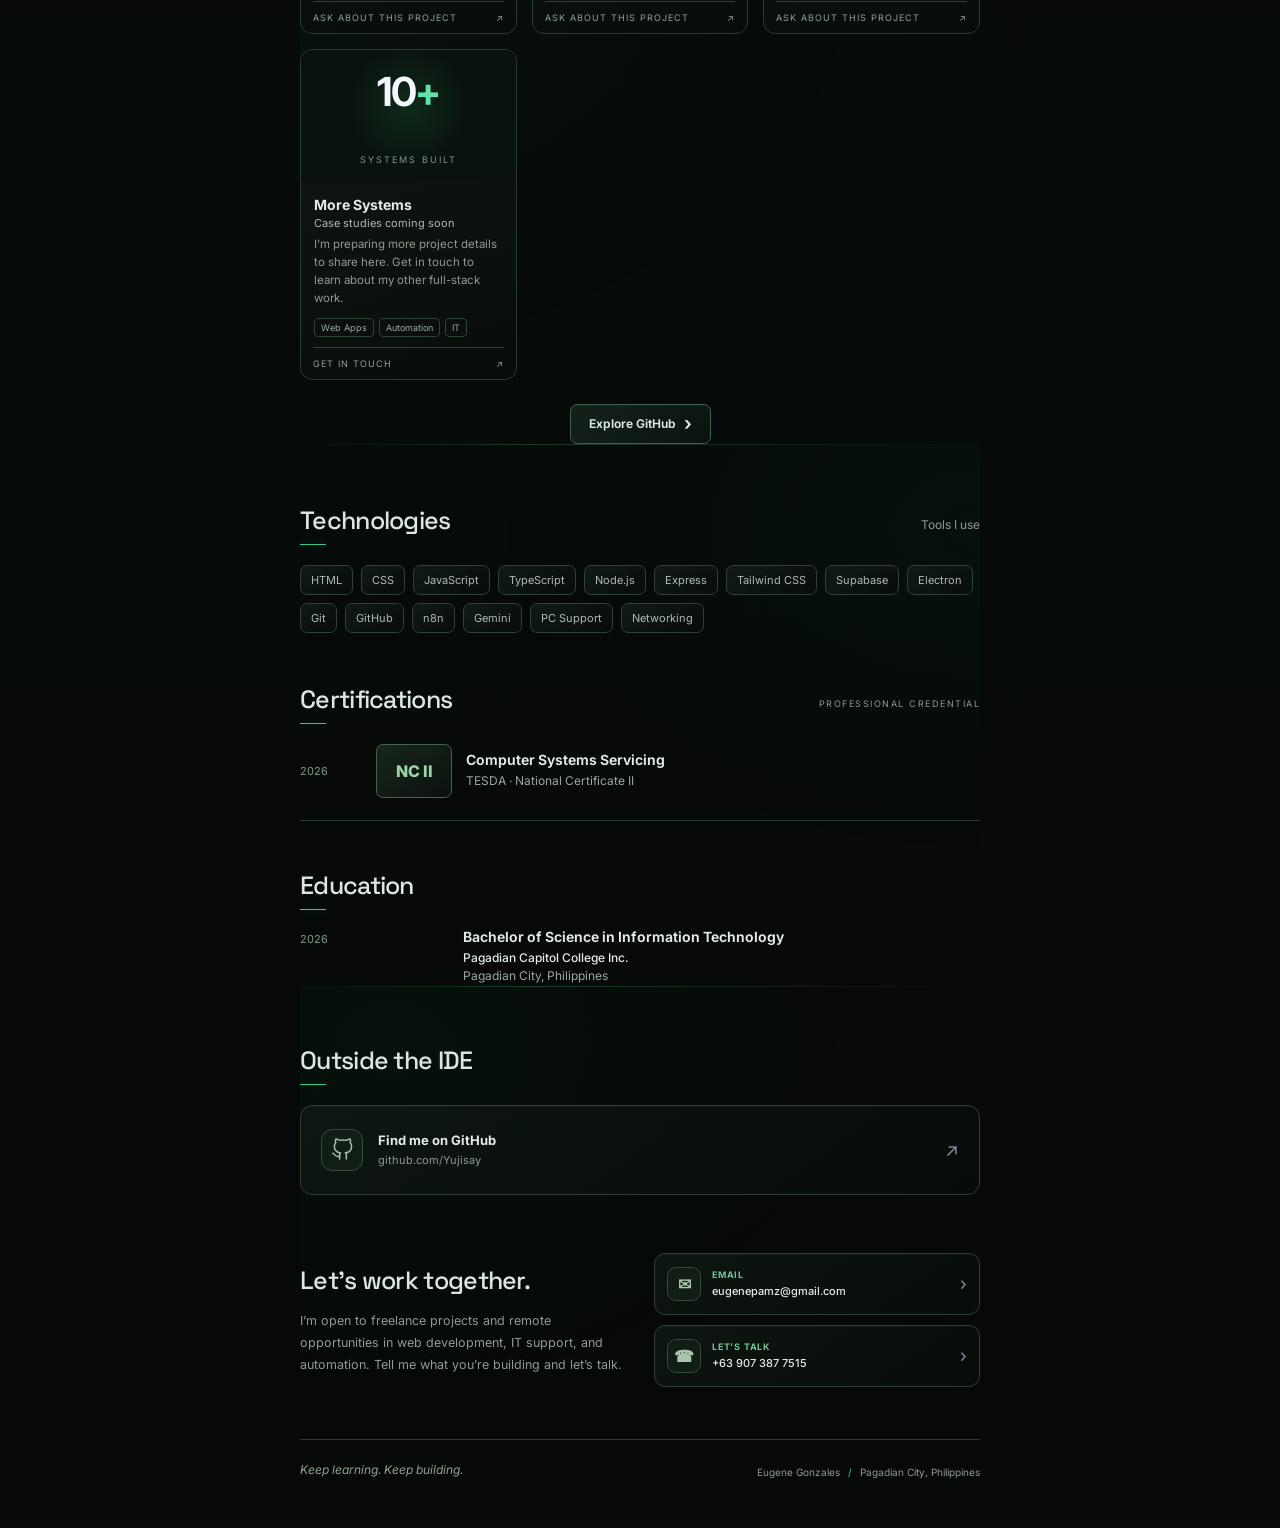
==== commit dc2bd331: "Add BracketForge to portfolio Add the tournament bracket project card and updated live app link.  Co" ====
--- a/index.html
+++ b/index.html
@@ -7,7 +7,7 @@
     <link rel="preconnect" href="https://fonts.googleapis.com" />
     <link rel="preconnect" href="https://fonts.gstatic.com" crossorigin />
     <link href="https://fonts.googleapis.com/css2?family=Inter:wght@400;500;600;700;800&family=Space+Grotesk:wght@400;500;600;700&display=swap" rel="stylesheet" />
-    <link rel="stylesheet" href="styles.css?v=6" />
+    <link rel="stylesheet" href="styles.css?v=7" />
   </head>
   <body>
     <header class="topbar">
@@ -151,6 +151,35 @@
             <a class="project-link" href="omada.html">VIEW NETWORK SLIDESHOW <span>↗</span></a>
             <a class="project-link" href="mailto:eugenepamz@gmail.com?subject=Omada%20Network%20Setup">ASK ABOUT THIS PROJECT <span>↗</span></a>
           </article>
+          <article class="project-card">
+            <div class="project-art bracketforge-art" aria-hidden="true">
+              <div class="bracketforge-brand">
+                <span class="bracketforge-logo">BF</span>
+                <span class="bracketforge-name"><b>BRACKETFORGE</b><small>TOURNAMENT BUILDER</small></span>
+                <span class="bracketforge-live">LIVE</span>
+              </div>
+              <div class="bracketforge-chart">
+                <div class="bracketforge-round bracketforge-seeds"><span>A1</span><span>A2</span><span>B1</span><span>B2</span></div>
+                <svg class="bracketforge-connectors" viewBox="0 0 20 48" aria-hidden="true">
+                  <path d="M0 6h8v6h12M0 18h8V12M0 30h8v6h12M0 42h8v-6" />
+                </svg>
+                <div class="bracketforge-round bracketforge-semifinals"><span>SEMI 1</span><span>SEMI 2</span></div>
+                <svg class="bracketforge-connectors" viewBox="0 0 20 48" aria-hidden="true">
+                  <path d="M0 12h8v12h12M0 36h8V24" />
+                </svg>
+                <div class="bracketforge-round bracketforge-final"><span>FINAL</span></div>
+              </div>
+              <div class="bracketforge-footer"><span>SEEDS</span><i></i><span>SEMIS</span><i></i><span>FINAL</span></div>
+            </div>
+            <div class="project-copy">
+              <h3>BracketForge</h3>
+              <p class="project-role">Tournament Bracket Builder</p>
+              <p>Create, manage, and visualize tournament brackets for schools, gaming events, clubs, and local competitions.</p>
+              <div class="project-tags"><span>Tournaments</span><span>Brackets</span><span>Web App</span></div>
+            </div>
+            <a class="project-link" href="https://tournament-bracket-yuj.vercel.app/" target="_blank" rel="noopener noreferrer">OPEN LIVE APP <span>↗</span></a>
+            <a class="project-link" href="mailto:eugenepamz@gmail.com?subject=BracketForge">ASK ABOUT THIS PROJECT <span>↗</span></a>
+          </article>
           <article class="project-card upcoming-card">
             <div class="project-art upcoming-art" aria-hidden="true"><span>10<span>+</span></span><small>SYSTEMS BUILT</small></div>
             <div class="project-copy">
--- a/styles.css
+++ b/styles.css
@@ -619,6 +619,31 @@
 .omada-connection { position: relative; height: 1px; min-width: 7px; flex: 1; background: rgba(98, 226, 168, .56); }
 .omada-connection::after { position: absolute; top: -2px; right: 0; width: 5px; height: 5px; border-radius: 50%; background: var(--accent); content: ""; box-shadow: 0 0 7px rgba(53, 201, 138, .48); }
 .omada-art > small { color: #92aa95; font-size: 8px; letter-spacing: 2px; }
+
+.bracketforge-art {
+  align-content: center;
+  gap: 7px;
+  background:
+    radial-gradient(ellipse at 50% 110%, rgba(21, 112, 67, .42), transparent 58%),
+    linear-gradient(140deg, #14231a, #0b120e 62%, #17271c);
+}
+
+.bracketforge-brand { display: flex; width: 88%; align-items: center; gap: 7px; }
+.bracketforge-logo { display: grid; width: 24px; height: 24px; flex: 0 0 24px; place-items: center; border: 1px solid rgba(98, 226, 168, .52); border-radius: 6px; background: rgba(10, 25, 16, .86); box-shadow: 0 0 12px rgba(53, 201, 138, .12); color: #c9f3d4; font-size: 9px; font-weight: 800; letter-spacing: -.5px; }
+.bracketforge-name { display: grid; gap: 2px; }
+.bracketforge-name b { color: #dce8df; font-size: 8px; letter-spacing: 1.2px; }
+.bracketforge-name small { color: #8da394; font-size: 5px; letter-spacing: 1px; }
+.bracketforge-live { margin-left: auto; padding: 3px 5px; border: 1px solid rgba(98, 226, 168, .28); border-radius: 10px; color: #8de3aa; font-size: 5px; font-weight: 700; letter-spacing: .8px; }
+.bracketforge-chart { display: flex; width: 90%; max-width: 250px; height: 48px; align-items: center; justify-content: center; }
+.bracketforge-round { display: grid; width: 44px; height: 48px; flex: 0 0 44px; grid-template-rows: repeat(4, 1fr); }
+.bracketforge-round span { display: flex; min-width: 0; align-items: center; overflow: hidden; padding: 0 3px; border: 1px solid rgba(91, 158, 111, .42); border-radius: 3px; background: linear-gradient(145deg, rgba(20, 38, 27, .96), rgba(8, 14, 10, .96)); color: #a7cbb0; font-size: 5px; letter-spacing: .2px; white-space: nowrap; }
+.bracketforge-connectors { width: 20px; height: 48px; flex: 0 0 20px; overflow: visible; }
+.bracketforge-connectors path { fill: none; stroke: rgba(98, 226, 168, .62); stroke-width: 1.2; stroke-linecap: round; stroke-linejoin: round; }
+.bracketforge-semifinals span:first-child { grid-row: 1 / span 2; }
+.bracketforge-semifinals span:last-child { grid-row: 3 / span 2; }
+.bracketforge-final span { grid-row: 2 / span 2; border-color: rgba(98, 226, 168, .72); color: #c8f4d5; box-shadow: 0 0 9px rgba(53, 201, 138, .12); }
+.bracketforge-footer { display: flex; align-items: center; gap: 5px; color: #758a7b; font-size: 5px; font-weight: 700; letter-spacing: .8px; }
+.bracketforge-footer i { width: 3px; height: 3px; border-radius: 50%; background: #4fc98b; box-shadow: 0 0 5px rgba(98, 226, 168, .42); }
 
 .upcoming-art {
   gap: 4px;
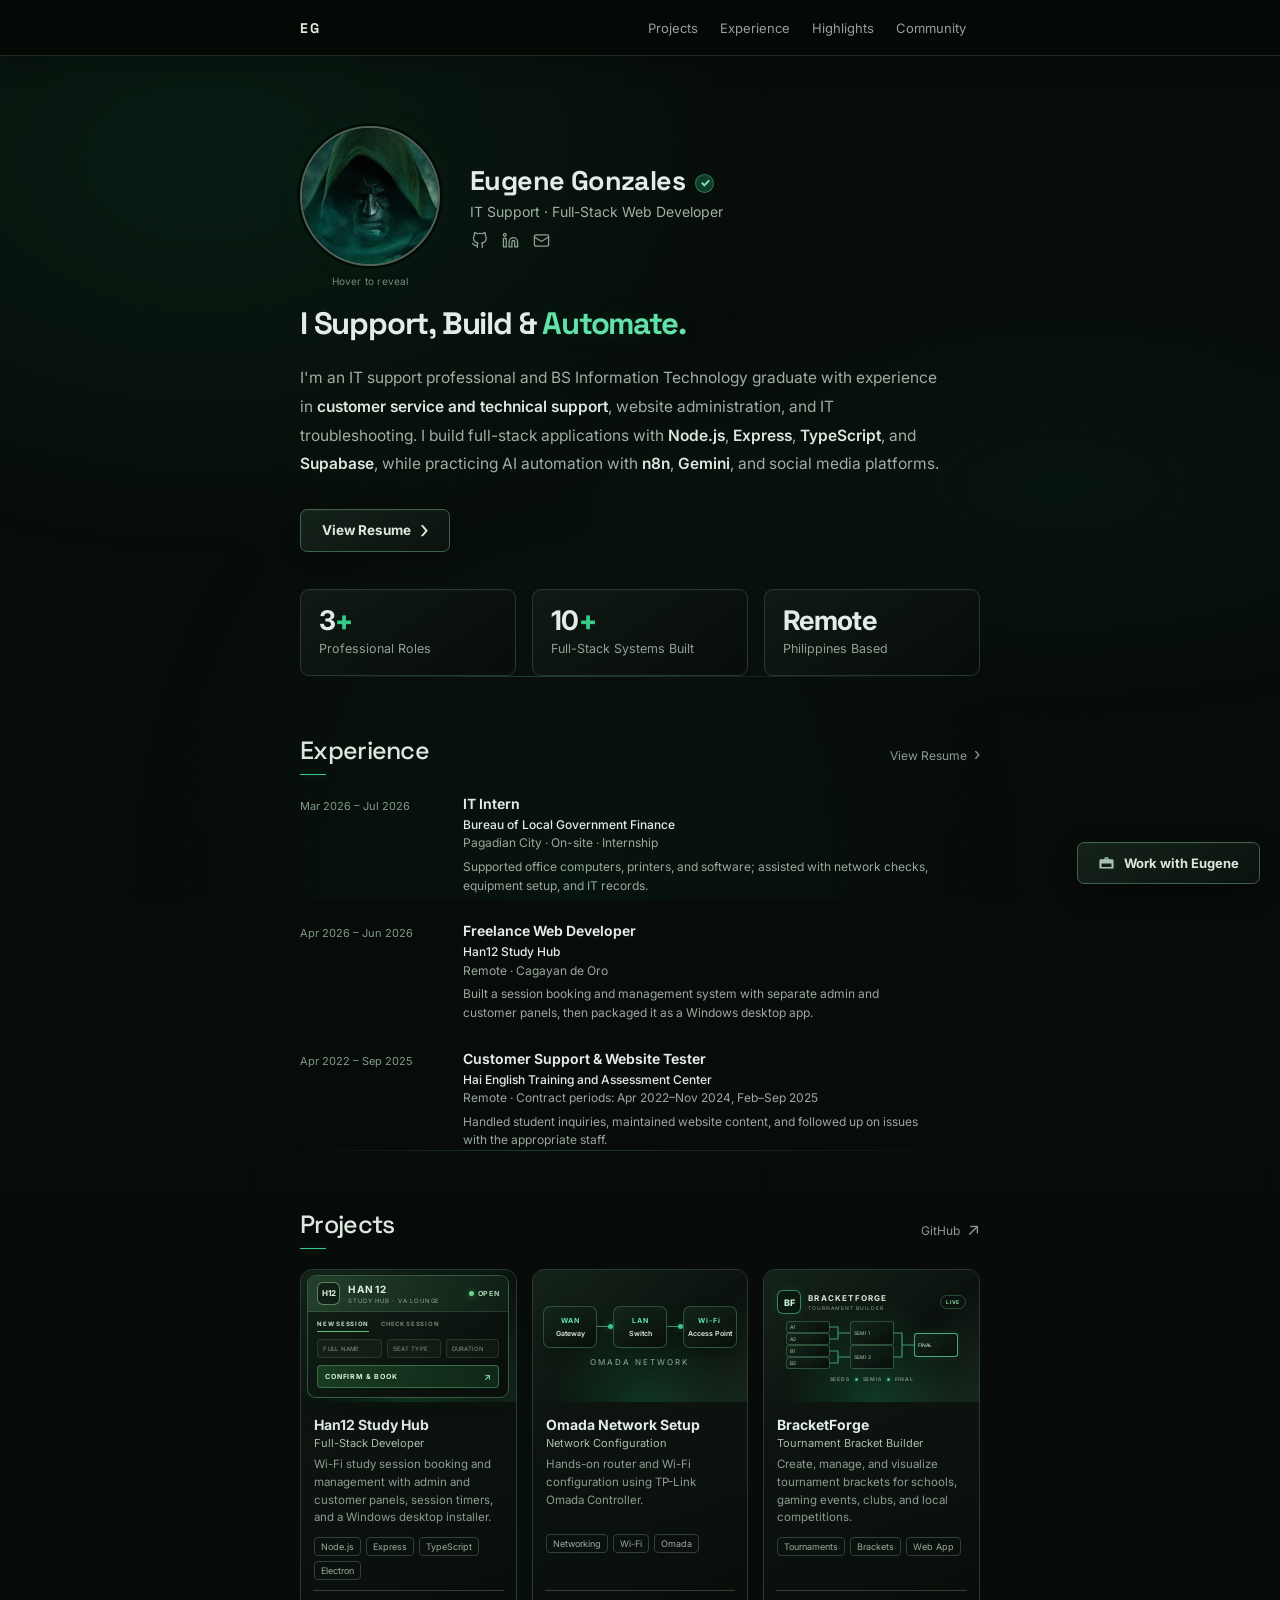
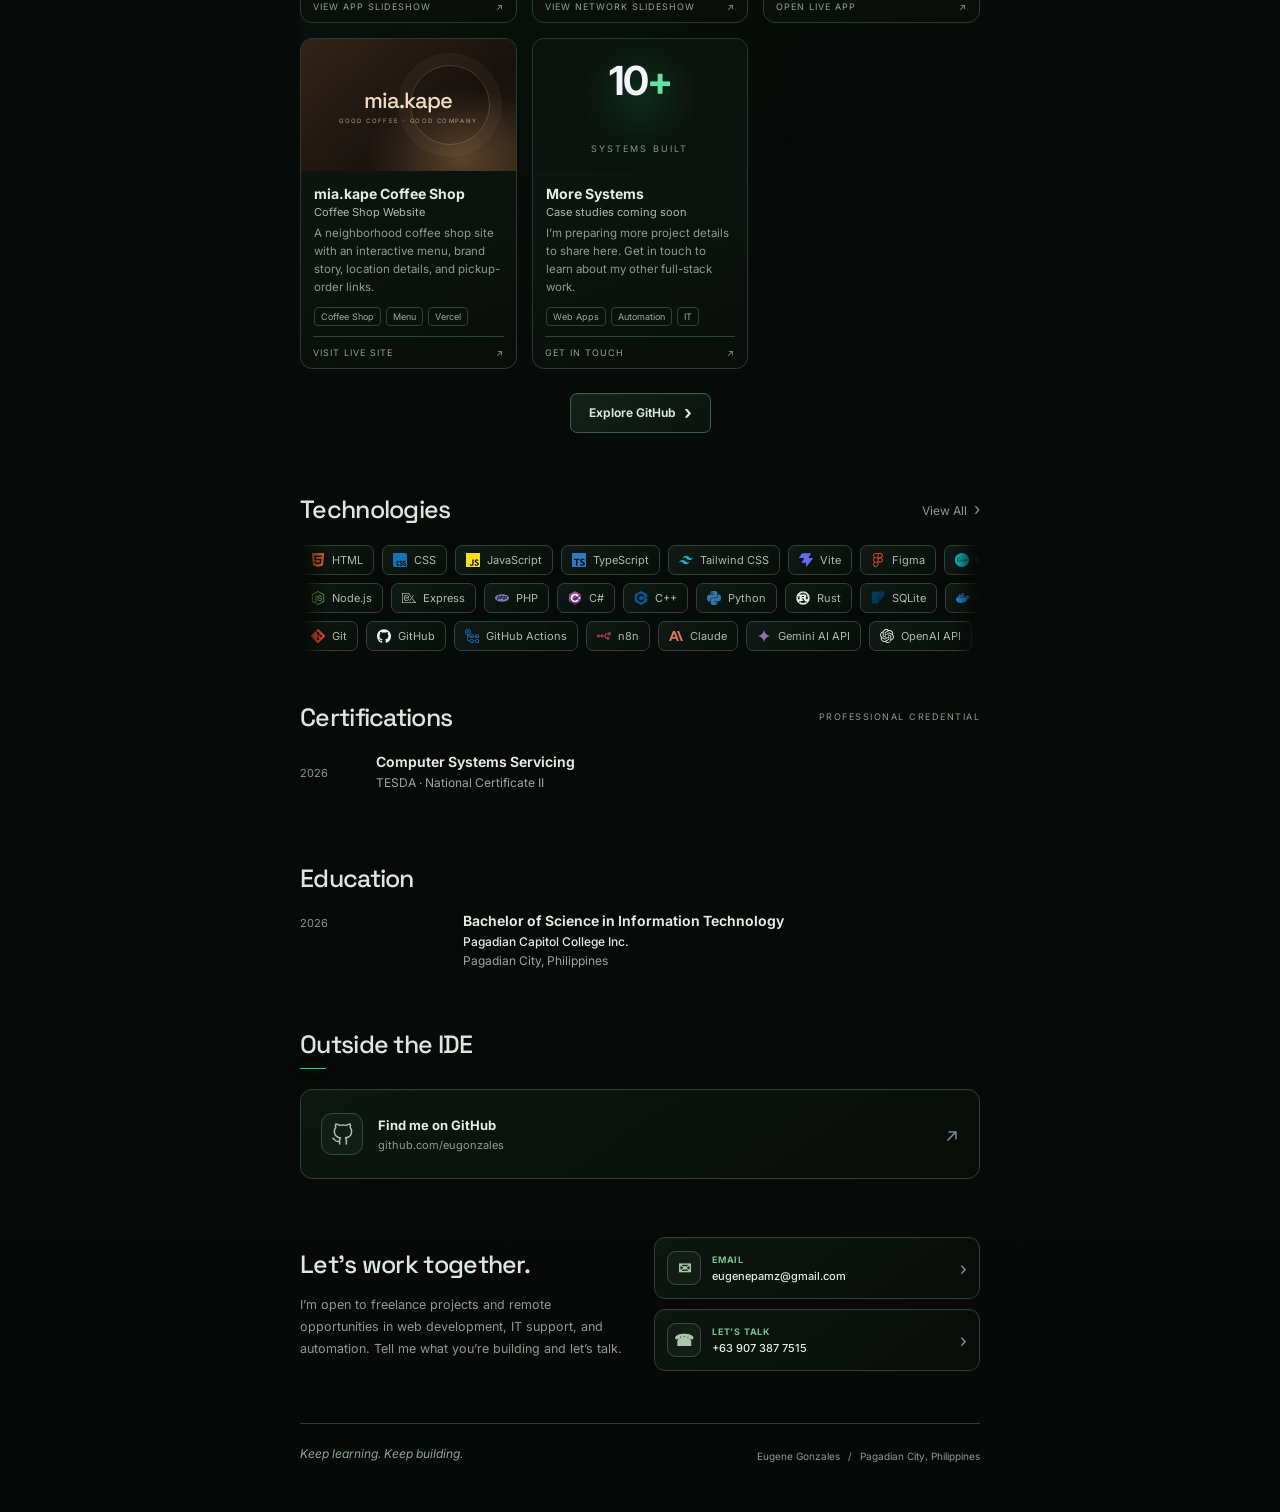
==== commit d35b1bb5: "Expand portfolio projects and tech stack Add the mia.kape project, Figma, and a categorized technolo" ====
--- a/index.html
+++ b/index.html
@@ -7,7 +7,7 @@
     <link rel="preconnect" href="https://fonts.googleapis.com" />
     <link rel="preconnect" href="https://fonts.gstatic.com" crossorigin />
     <link href="https://fonts.googleapis.com/css2?family=Inter:wght@400;500;600;700;800&family=Space+Grotesk:wght@400;500;600;700&display=swap" rel="stylesheet" />
-    <link rel="stylesheet" href="styles.css?v=7" />
+    <link rel="stylesheet" href="styles.css?v=17" />
   </head>
   <body>
     <header class="topbar">
@@ -24,15 +24,18 @@
 
     <main class="hero">
       <section class="profile">
-        <button class="avatar" type="button" aria-label="Reveal your identity" aria-pressed="false">
-          <img class="avatar-doomsday" src="assets/doomsday-default.jpg" alt="" />
-          <img class="avatar-identity" src="assets/identity-reveal.png" alt="" />
-        </button>
+        <div class="profile-avatar">
+          <button class="avatar" type="button" aria-label="Reveal your identity" aria-pressed="false">
+            <img class="avatar-doomsday" src="assets/doomsday-default.jpg" alt="" />
+            <img class="avatar-identity" src="assets/identity-reveal.png" alt="" />
+          </button>
+          <span class="avatar-hint">Hover to reveal</span>
+        </div>
         <div class="identity">
           <h1>Eugene Gonzales <span class="verified" title="Verified">✓</span></h1>
           <p class="role">IT Support · Full-Stack Web Developer</p>
           <div class="socials">
-            <a href="https://github.com/Yujisay" target="_blank" rel="noopener noreferrer" aria-label="GitHub">
+            <a href="https://github.com/eugonzales" target="_blank" rel="noopener noreferrer" aria-label="GitHub">
               <svg viewBox="0 0 24 24" aria-hidden="true"><path d="M9 19c-5 1.5-5-2.5-7-3m14 6v-3.87a3.37 3.37 0 0 0-.94-2.61c3.14-.35 6.44-1.54 6.44-7A5.44 5.44 0 0 0 20 4.77 5.07 5.07 0 0 0 19.91 1S18.73.65 16 2.48a13.38 13.38 0 0 0-7 0C6.27.65 5.09 1 5.09 1A5.07 5.07 0 0 0 5 4.77a5.44 5.44 0 0 0-1.5 3.78c0 5.42 3.3 6.61 6.44 7A3.37 3.37 0 0 0 9 18.13V22"/></svg>
             </a>
             <a href="https://www.linkedin.com/in/gonzaleseugene/" target="_blank" rel="noopener noreferrer" aria-label="LinkedIn">
@@ -104,7 +107,7 @@
       <section class="content-section" id="projects">
         <div class="section-heading">
           <h2>Projects</h2>
-          <a href="https://github.com/Yujisay" target="_blank" rel="noopener noreferrer">GitHub <span>↗</span></a>
+          <a href="https://github.com/eugonzales" target="_blank" rel="noopener noreferrer">GitHub <span>↗</span></a>
         </div>
         <div class="project-grid">
           <article class="project-card">
@@ -129,7 +132,6 @@
               <div class="project-tags"><span>Node.js</span><span>Express</span><span>TypeScript</span><span>Electron</span></div>
             </div>
             <a class="project-link" href="han12.html">VIEW APP SLIDESHOW <span>↗</span></a>
-            <a class="project-link" href="mailto:eugenepamz@gmail.com?subject=Han12%20Study%20Hub">ASK ABOUT THIS PROJECT <span>↗</span></a>
           </article>
           <article class="project-card">
             <div class="project-art omada-art" aria-hidden="true">
@@ -149,7 +151,6 @@
               <div class="project-tags"><span>Networking</span><span>Wi-Fi</span><span>Omada</span></div>
             </div>
             <a class="project-link" href="omada.html">VIEW NETWORK SLIDESHOW <span>↗</span></a>
-            <a class="project-link" href="mailto:eugenepamz@gmail.com?subject=Omada%20Network%20Setup">ASK ABOUT THIS PROJECT <span>↗</span></a>
           </article>
           <article class="project-card">
             <div class="project-art bracketforge-art" aria-hidden="true">
@@ -178,7 +179,21 @@
               <div class="project-tags"><span>Tournaments</span><span>Brackets</span><span>Web App</span></div>
             </div>
             <a class="project-link" href="https://tournament-bracket-yuj.vercel.app/" target="_blank" rel="noopener noreferrer">OPEN LIVE APP <span>↗</span></a>
-            <a class="project-link" href="mailto:eugenepamz@gmail.com?subject=BracketForge">ASK ABOUT THIS PROJECT <span>↗</span></a>
+          </article>
+          <article class="project-card">
+            <div class="project-art coffee-shop-art" aria-hidden="true">
+              <div class="coffee-shop-brand">
+                <strong>mia.kape</strong>
+                <small>GOOD COFFEE · GOOD COMPANY</small>
+              </div>
+            </div>
+            <div class="project-copy">
+              <h3>mia.kape Coffee Shop</h3>
+              <p class="project-role">Coffee Shop Website</p>
+              <p>A neighborhood coffee shop site with an interactive menu, brand story, location details, and pickup-order links.</p>
+              <div class="project-tags"><span>Coffee Shop</span><span>Menu</span><span>Vercel</span></div>
+            </div>
+            <a class="project-link" href="https://coffee-shop-olive-tau.vercel.app/" target="_blank" rel="noopener noreferrer">VISIT LIVE SITE <span>↗</span></a>
           </article>
           <article class="project-card upcoming-card">
             <div class="project-art upcoming-art" aria-hidden="true"><span>10<span>+</span></span><small>SYSTEMS BUILT</small></div>
@@ -191,19 +206,71 @@
             <a class="project-link" href="mailto:eugenepamz@gmail.com">GET IN TOUCH <span>↗</span></a>
           </article>
         </div>
-        <a class="section-button" href="https://github.com/Yujisay" target="_blank" rel="noopener noreferrer">Explore GitHub <span>›</span></a>
+        <a class="section-button" href="https://github.com/eugonzales" target="_blank" rel="noopener noreferrer">Explore GitHub <span>›</span></a>
       </section>
 
       <section class="content-section highlights-section" id="highlights">
         <div class="section-heading">
           <h2>Technologies</h2>
-          <span class="section-note">Tools I use</span>
-        </div>
-        <div class="technology-list">
-          <span>HTML</span><span>CSS</span><span>JavaScript</span><span>TypeScript</span>
-          <span>Node.js</span><span>Express</span><span>Tailwind CSS</span><span>Supabase</span>
-          <span>Electron</span><span>Git</span><span>GitHub</span><span>n8n</span><span>Gemini</span>
-          <span>PC Support</span><span>Networking</span>
+          <a href="tech-stack.html">View All <span>›</span></a>
+        </div>
+        <div class="technology-marquee" role="group" aria-label="Technology logos">
+          <div class="technology-marquee-row">
+            <div class="technology-marquee-track">
+              <div class="technology-list technology-marquee-group">
+                <span><img src="assets/technology-logos/html5.svg" alt="" aria-hidden="true">HTML</span>
+                <span><img src="assets/technology-logos/css3.svg" alt="" aria-hidden="true">CSS</span>
+                <span><img src="assets/technology-logos/javascript.svg" alt="" aria-hidden="true">JavaScript</span>
+                <span><img src="assets/technology-logos/typescript.svg" alt="" aria-hidden="true">TypeScript</span>
+                <span><img src="assets/technology-logos/tailwindcss.svg" alt="" aria-hidden="true">Tailwind CSS</span>
+                <span><img src="assets/technology-logos/vite.svg" alt="" aria-hidden="true">Vite</span>
+                <span><img src="assets/technology-logos/figma.svg" alt="" aria-hidden="true">Figma</span>
+                <span><img src="assets/technology-logos/canva.svg" alt="" aria-hidden="true">Canva</span>
+                <span><img src="assets/technology-logos/capcut.svg" alt="" aria-hidden="true">CapCut</span>
+                <span><img src="assets/technology-logos/microsoftexcel.svg" alt="" aria-hidden="true">Excel</span>
+                <span><img src="assets/technology-logos/seo.svg" alt="" aria-hidden="true">SEO Optimization</span>
+                <span><img src="assets/technology-logos/googleanalytics.svg" alt="" aria-hidden="true">Google Analytics</span>
+                <span><img src="assets/technology-logos/googlesearchconsole.svg" alt="" aria-hidden="true">Google Search Console</span>
+              </div>
+            </div>
+          </div>
+          <div class="technology-marquee-row is-reversed">
+            <div class="technology-marquee-track">
+              <div class="technology-list technology-marquee-group">
+                <span><img src="assets/technology-logos/nodejs.svg" alt="" aria-hidden="true">Node.js</span>
+                <span><img src="assets/technology-logos/express.svg" alt="" aria-hidden="true">Express</span>
+                <span><img src="assets/technology-logos/php.svg" alt="" aria-hidden="true">PHP</span>
+                <span><img src="assets/technology-logos/csharp.svg" alt="" aria-hidden="true">C#</span>
+                <span><img src="assets/technology-logos/cplusplus.svg" alt="" aria-hidden="true">C++</span>
+                <span><img src="assets/technology-logos/python.svg" alt="" aria-hidden="true">Python</span>
+                <span><img src="assets/technology-logos/rust.svg" alt="" aria-hidden="true">Rust</span>
+                <span><img src="assets/technology-logos/sqlite.svg" alt="" aria-hidden="true">SQLite</span>
+                <span><img src="assets/technology-logos/docker.svg" alt="" aria-hidden="true">Docker</span>
+                <span><img src="assets/technology-logos/supabase.svg" alt="" aria-hidden="true">Supabase</span>
+                <span><img src="assets/technology-logos/electron.svg" alt="" aria-hidden="true">Electron</span>
+                <span><img src="assets/technology-logos/pc-support.svg" alt="" aria-hidden="true">PC Support</span>
+              </div>
+            </div>
+          </div>
+          <div class="technology-marquee-row">
+            <div class="technology-marquee-track">
+              <div class="technology-list technology-marquee-group">
+                <span><img src="assets/technology-logos/git.svg" alt="" aria-hidden="true">Git</span>
+                <span><img src="assets/technology-logos/github.svg" alt="" aria-hidden="true">GitHub</span>
+                <span><img src="assets/technology-logos/githubactions.svg" alt="" aria-hidden="true">GitHub Actions</span>
+                <span><img src="assets/technology-logos/n8n.svg" alt="" aria-hidden="true">n8n</span>
+                <span><img src="assets/technology-logos/anthropic.svg" alt="" aria-hidden="true">Claude</span>
+                <span><img src="assets/technology-logos/gemini.svg" alt="" aria-hidden="true">Gemini AI API</span>
+                <span><img src="assets/technology-logos/openai.svg" alt="" aria-hidden="true">OpenAI API</span>
+                <span><img src="assets/technology-logos/groq.svg" alt="" aria-hidden="true">Groq API</span>
+                <span><img src="assets/technology-logos/prompt-engineering.svg" alt="" aria-hidden="true">Prompt Engineering</span>
+                <span><img src="assets/technology-logos/googleadsense.svg" alt="" aria-hidden="true">Google AdSense</span>
+                <span><img src="assets/technology-logos/googlemybusiness.svg" alt="" aria-hidden="true">Google My Business</span>
+                <span><img src="assets/technology-logos/mailchimp.svg" alt="" aria-hidden="true">Mailchimp</span>
+                <span><img src="assets/technology-logos/networking.svg" alt="" aria-hidden="true">Networking</span>
+              </div>
+            </div>
+          </div>
         </div>
 
         <div class="subsection-heading">
@@ -212,7 +279,6 @@
         </div>
         <article class="credential-card">
           <time>2026</time>
-          <div class="credential-mark" aria-hidden="true">NC II</div>
           <div><h3>Computer Systems Servicing</h3><p>TESDA · National Certificate II</p></div>
         </article>
 
@@ -233,11 +299,11 @@
         <div class="section-heading">
           <h2>Outside the IDE</h2>
         </div>
-        <a class="github-panel" href="https://github.com/Yujisay" target="_blank" rel="noopener noreferrer">
+        <a class="github-panel" href="https://github.com/eugonzales" target="_blank" rel="noopener noreferrer">
           <span class="github-mark" aria-hidden="true">
             <svg viewBox="0 0 24 24"><path d="M9 19c-5 1.5-5-2.5-7-3m14 6v-3.87a3.37 3.37 0 0 0-.94-2.61c3.14-.35 6.44-1.54 6.44-7A5.44 5.44 0 0 0 20 4.77 5.07 5.07 0 0 0 19.91 1S18.73.65 16 2.48a13.38 13.38 0 0 0-7 0C6.27.65 5.09 1 5.09 1A5.07 5.07 0 0 0 5 4.77a5.44 5.44 0 0 0-1.5 3.78c0 5.42 3.3 6.61 6.44 7A3.37 3.37 0 0 0 9 18.13V22"/></svg>
           </span>
-          <span><strong>Find me on GitHub</strong><small>github.com/Yujisay</small></span>
+          <span><strong>Find me on GitHub</strong><small>github.com/eugonzales</small></span>
           <span class="panel-arrow">↗</span>
         </a>
 
@@ -272,6 +338,6 @@
       <span>Work with Eugene</span>
     </a>
 
-    <script src="script.js?v=5"></script>
+    <script src="script.js?v=6"></script>
   </body>
 </html>
--- a/styles.css
+++ b/styles.css
@@ -131,6 +131,14 @@
   display: flex;
   align-items: center;
   gap: 30px;
+}
+
+.profile-avatar {
+  display: flex;
+  flex: 0 0 140px;
+  flex-direction: column;
+  align-items: center;
+  gap: 9px;
 }
 
 .avatar {
@@ -237,6 +245,13 @@
   font-size: 14px;
 }
 
+.avatar-hint {
+  margin: 0;
+  color: #78877d;
+  font-size: 10px;
+  letter-spacing: .2px;
+}
+
 .socials {
   display: flex;
   gap: 13px;
@@ -442,13 +457,10 @@
   background: radial-gradient(ellipse at 0 48%, rgba(12, 72, 43, .12), transparent 58%);
 }
 
-#highlights {
-  background: radial-gradient(ellipse at 100% 16%, rgba(12, 72, 43, .11), transparent 50%);
-}
-
-#community {
-  background: radial-gradient(ellipse at 14% 12%, rgba(12, 72, 43, .12), transparent 54%);
-}
+#highlights::before { display: none; }
+
+#community { background: none; }
+#community::before { display: none; }
 
 .section-heading > a,
 .section-note {
@@ -532,6 +544,48 @@
   place-items: center;
   object-fit: cover;
   background: #0a120d;
+}
+
+.coffee-shop-art {
+  position: relative;
+  isolation: isolate;
+  background:
+    radial-gradient(ellipse at 75% 90%, rgba(198, 146, 91, .36), transparent 42%),
+    linear-gradient(140deg, #332419, #17110d 65%, #241910);
+}
+
+.coffee-shop-art::before {
+  position: absolute;
+  top: 26px;
+  right: 26px;
+  width: 78px;
+  height: 78px;
+  border: 1px solid rgba(226, 192, 146, .22);
+  border-radius: 50%;
+  box-shadow: 0 0 0 12px rgba(226, 192, 146, .05);
+  content: "";
+}
+
+.coffee-shop-brand {
+  position: relative;
+  z-index: 1;
+  display: grid;
+  justify-items: center;
+  gap: 3px;
+}
+
+.coffee-shop-brand strong {
+  color: #f1ddc2;
+  font-family: "Space Grotesk", "Inter", sans-serif;
+  font-size: 22px;
+  font-weight: 500;
+  letter-spacing: -1px;
+}
+
+.coffee-shop-brand small {
+  color: #b79d80;
+  font-size: 6px;
+  letter-spacing: 1.4px;
 }
 
 .han12-art {
@@ -828,7 +882,13 @@
 .highlights-section { padding-top: 60px; }
 .technology-list { display: flex; flex-wrap: wrap; gap: 8px; }
 
+#highlights .section-heading h2::after,
+#highlights .subsection-heading h2::after { display: none; }
+
 .technology-list span {
+  display: inline-flex;
+  align-items: center;
+  gap: 7px;
   padding: 7px 10px;
   border: 1px solid #304136;
   border-radius: 7px;
@@ -838,7 +898,53 @@
   transition: background-color .3s ease, border-color .3s ease, color .3s ease;
 }
 
+.technology-list img { width: 14px; height: 14px; flex: 0 0 14px; object-fit: contain; }
 .technology-list span:hover { border-color: #4a7758; color: var(--accent-bright); }
+
+.technology-marquee {
+  display: grid;
+  gap: 8px;
+  overflow: hidden;
+  -webkit-mask-image: linear-gradient(90deg, transparent, #000 4%, #000 96%, transparent);
+  mask-image: linear-gradient(90deg, transparent, #000 4%, #000 96%, transparent);
+}
+
+.technology-marquee-row { overflow: hidden; }
+
+.technology-marquee-track {
+  display: flex;
+  width: max-content;
+  animation: technology-marquee-left 38s linear infinite;
+}
+
+.technology-marquee-row.is-reversed .technology-marquee-track {
+  animation-name: technology-marquee-right;
+  animation-duration: 46s;
+}
+
+.technology-marquee-row:last-child .technology-marquee-track { animation-duration: 42s; }
+.technology-marquee:hover .technology-marquee-track { animation-play-state: paused; }
+
+.technology-marquee-group {
+  display: flex;
+  width: max-content;
+  flex: 0 0 auto;
+  flex-wrap: nowrap;
+  gap: 8px;
+  padding-right: 8px;
+}
+
+.technology-marquee-group span { flex: 0 0 auto; }
+
+@keyframes technology-marquee-left {
+  from { transform: translateX(0); }
+  to { transform: translateX(-50%); }
+}
+
+@keyframes technology-marquee-right {
+  from { transform: translateX(-50%); }
+  to { transform: translateX(0); }
+}
 
 .subsection-heading {
   display: flex;
@@ -852,28 +958,24 @@
 
 .credential-card {
   display: grid;
-  grid-template-columns: 62px 76px 1fr;
+  grid-template-columns: 62px 1fr;
   align-items: center;
   gap: 14px;
   padding: 4px 0 22px;
-  border-bottom: 1px solid #2c3c32;
-}
-
-.credential-mark {
-  display: grid;
-  width: 76px;
-  height: 54px;
-  place-items: center;
-  border-radius: 7px;
-  border: 1px solid #45624d;
-  background: linear-gradient(145deg, #17261c, #0a110c);
-  color: #9bd6aa;
-  font-size: 16px;
-  font-weight: 800;
 }
 
 .education-heading { margin-top: 48px; }
 .education-entry { margin-top: 18px; }
+
+.tech-stack-page { padding-top: 38px; padding-bottom: 48px; }
+.tech-stack-back-link { display: inline-flex; align-items: center; gap: 7px; color: var(--muted); font-size: 12px; text-decoration: none; }
+.tech-stack-back-link:hover { color: var(--accent-bright); }
+.tech-stack-page h1 { margin: 24px 0 6px; color: var(--text); font-family: "Space Grotesk", "Inter", sans-serif; font-size: 27px; font-weight: 500; letter-spacing: -.6px; }
+.tech-stack-intro { margin: 0 0 26px; color: var(--muted); font-size: 12px; line-height: 1.6; }
+.tech-stack-category { padding: 23px 0 0; margin-top: 23px; border-top: 1px dashed #293a30; }
+.tech-stack-category:first-of-type { padding-top: 8px; margin-top: 0; border-top: 0; }
+.tech-stack-category h2 { margin: 0 0 14px; color: var(--text); font-size: 14px; font-weight: 650; }
+.tech-stack-footer { margin-top: 32px; }
 
 .github-panel {
   display: flex;
@@ -945,12 +1047,19 @@
 
 @media (max-width: 760px) {
   .nav-shell, .hero, .page-content { width: calc(100% - 40px); }
+  .tech-stack-page { padding-top: 30px; }
   .nav-shell { grid-template-columns: 70px 1fr; }
   .nav-links { gap: 12px; margin-right: 8px; }
+
+  @media (prefers-reduced-motion: reduce) {
+    .technology-marquee-track { animation: none; transform: none; }
+    .technology-marquee-group[aria-hidden="true"] { display: none; }
+  }
   .nav-links a { font-size: 12px; }
   .nav-links a:nth-child(n+3) { display: none; }
   .hero { padding-top: 42px; }
   .profile { gap: 20px; }
+  .profile-avatar { flex-basis: 100px; }
   .avatar { width: 100px; height: 100px; flex-basis: 100px; }
   .identity h1 { font-size: 22px; }
   .role { max-width: 280px; line-height: 1.5; }
@@ -967,6 +1076,7 @@
   .nav-shell { grid-template-columns: 1fr; }
   .hero { padding-top: 30px; }
   .profile { align-items: flex-start; }
+  .profile-avatar { flex-basis: 82px; }
   .avatar { width: 82px; height: 82px; flex-basis: 82px; }
   .identity h1 { font-size: 20px; }
   .role { font-size: 12px; }
@@ -978,8 +1088,7 @@
   .project-card:last-child { grid-column: auto; width: 100%; }
   .timeline-entry { grid-template-columns: 1fr; gap: 4px; }
   .timeline-entry time { padding: 0; }
-  .credential-card { grid-template-columns: 50px 60px 1fr; gap: 10px; }
-  .credential-mark { width: 60px; }
+  .credential-card { grid-template-columns: 50px 1fr; gap: 10px; }
   .contact-section { grid-template-columns: 1fr; gap: 20px; }
   .site-footer { align-items: flex-start; flex-direction: column; gap: 10px; }
   .work-button { right: 12px; bottom: 12px; }
